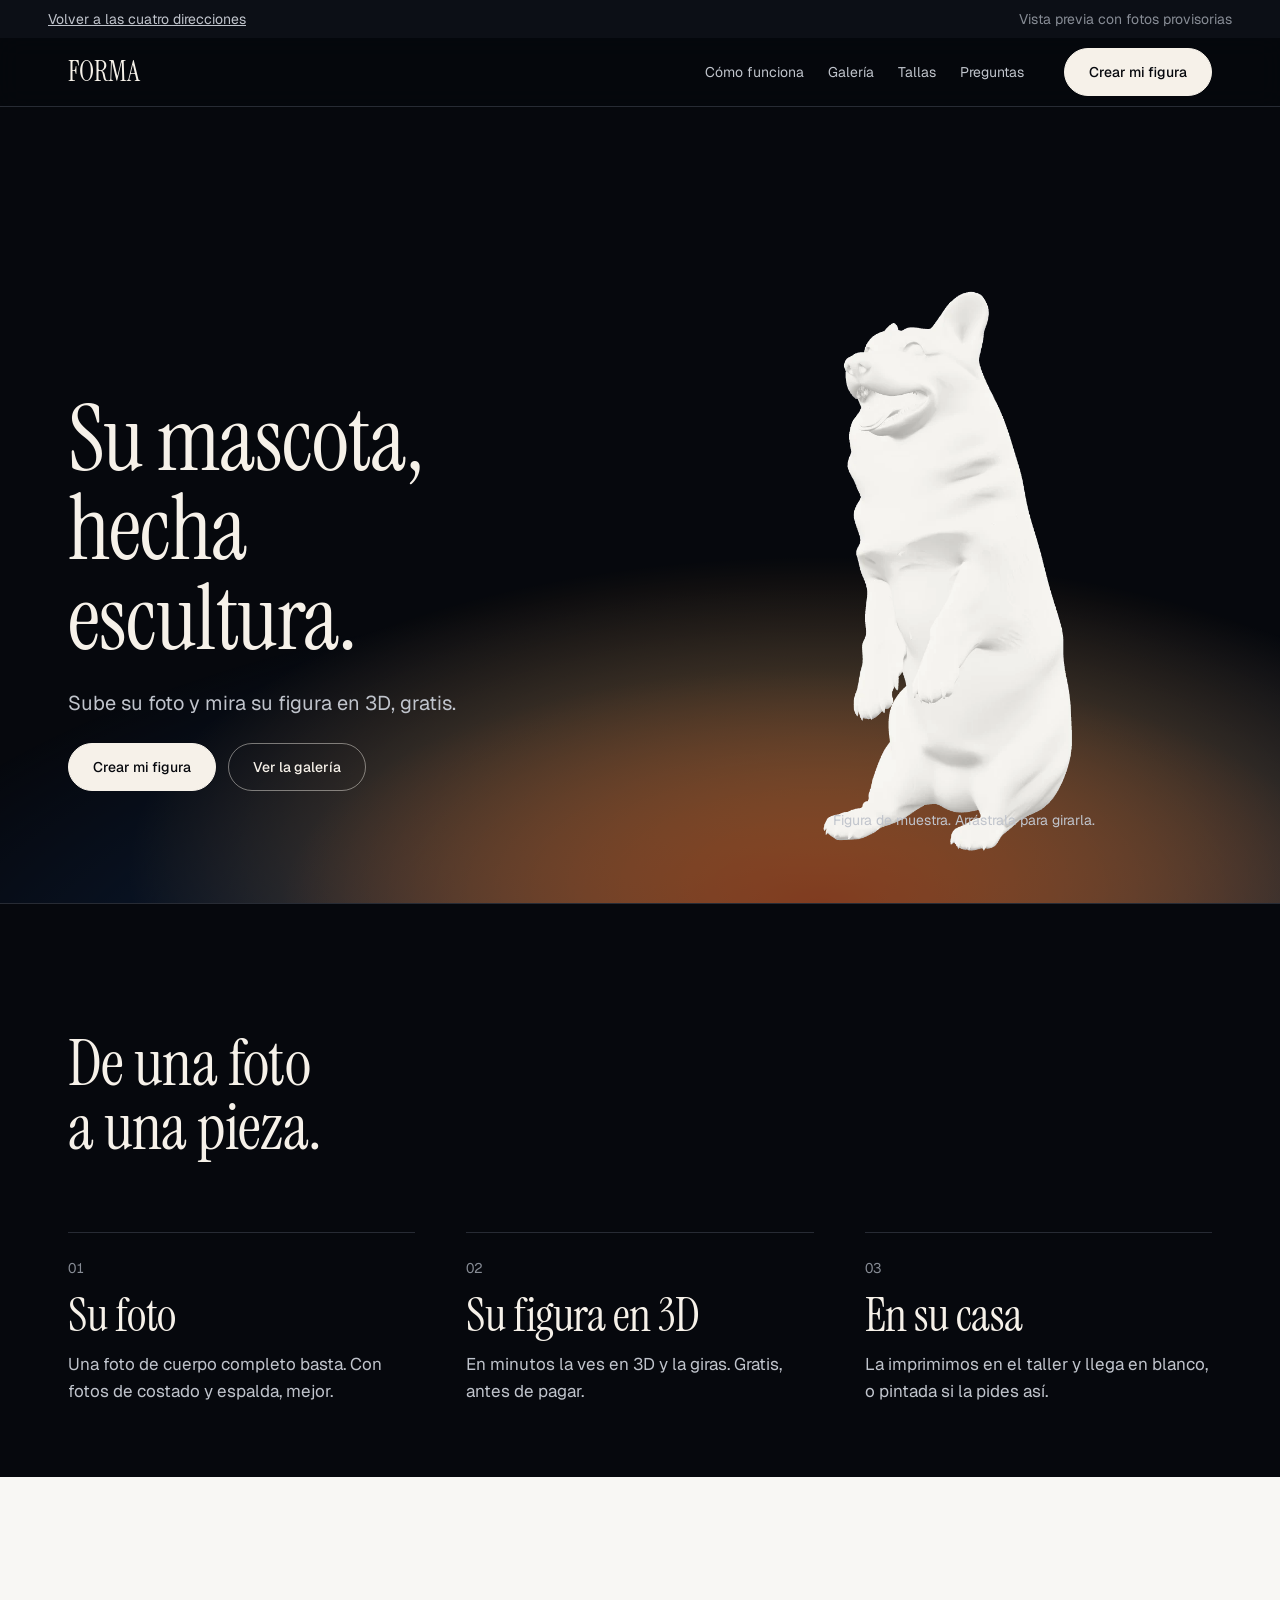
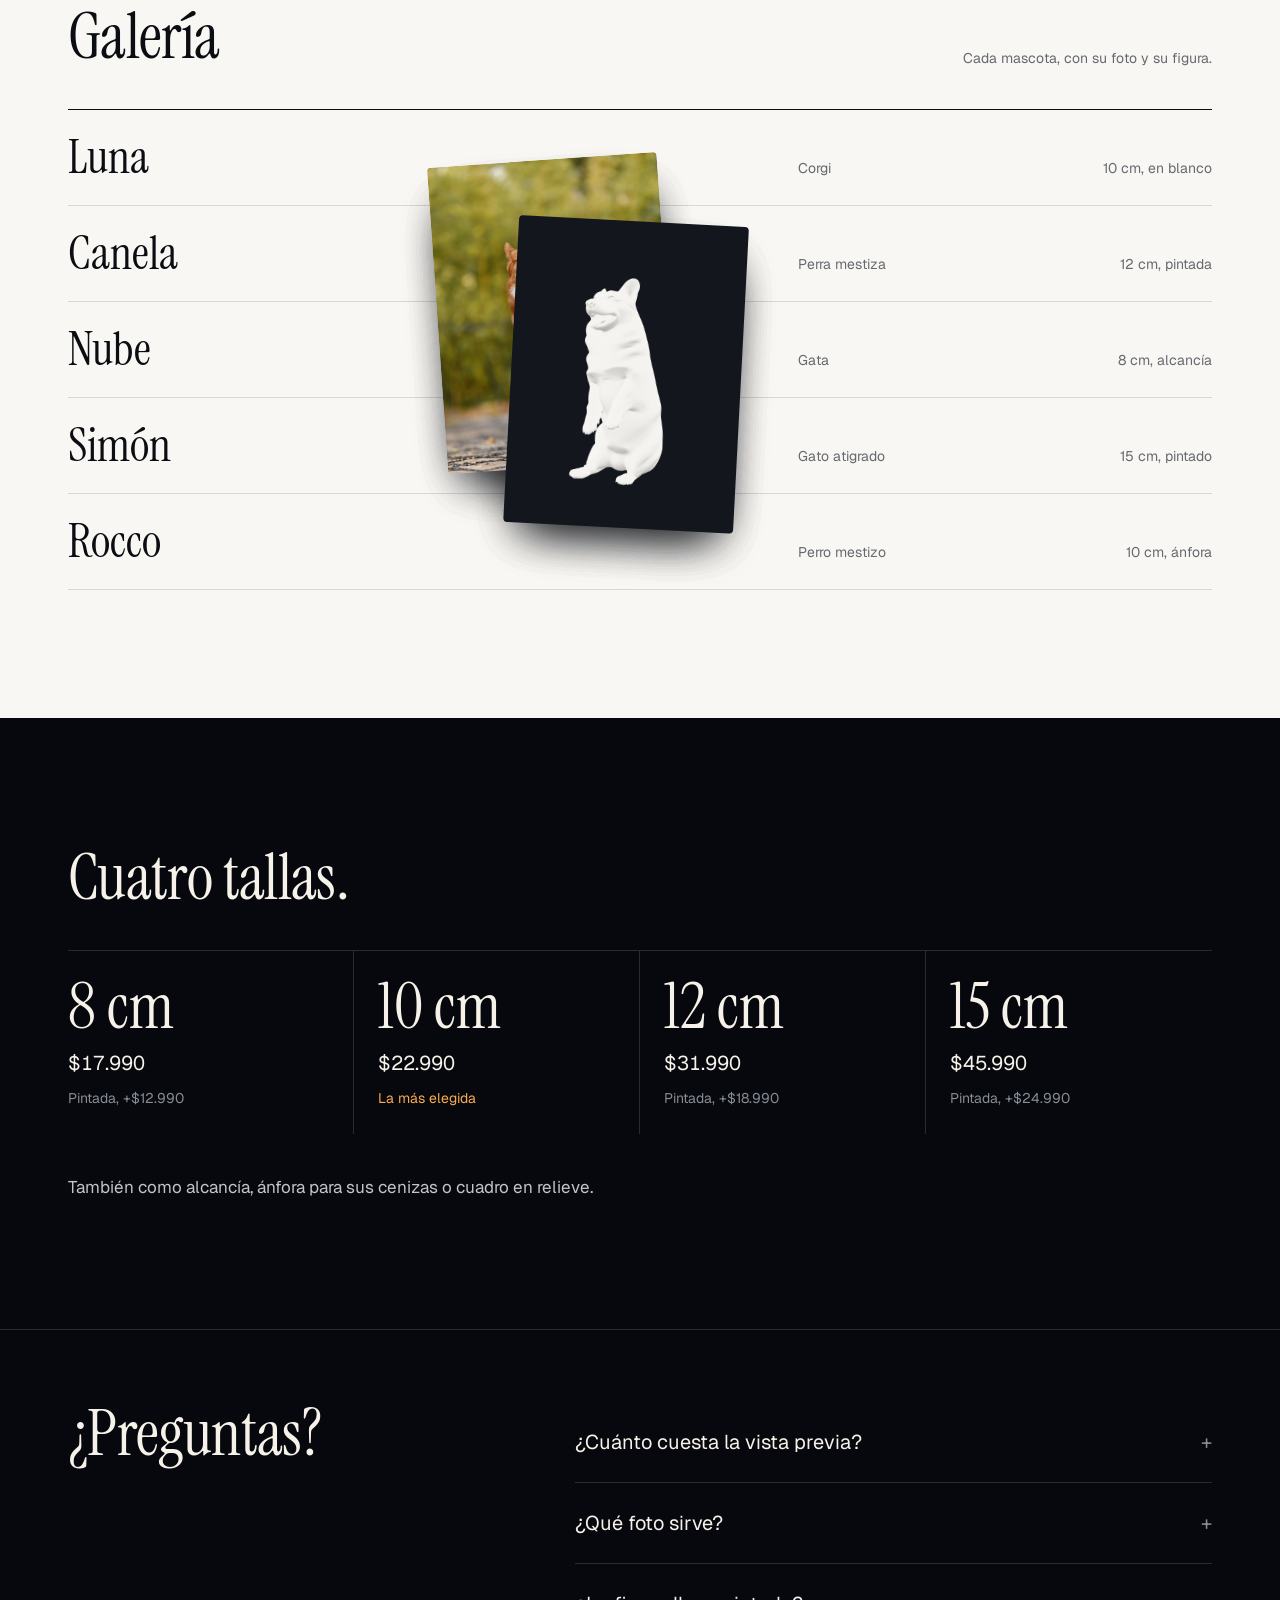
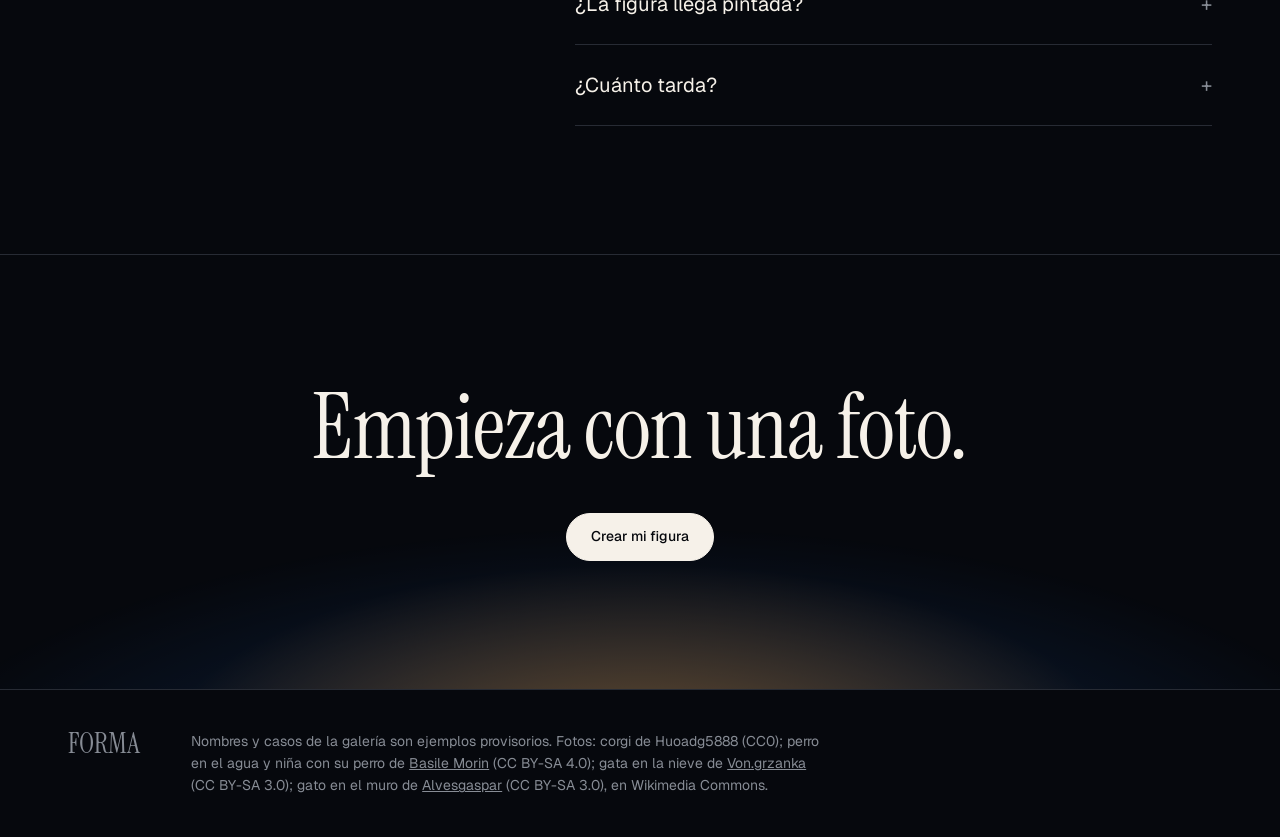
==== cinematografica.html @ 5bdbfd43 "Agrega la cuarta dirección, Cinematográfica, como página completa Portada de noche con luz de atarde" ====
<!doctype html>
<html lang="es">
<head>
  <meta charset="utf-8">
  <meta name="viewport" content="width=device-width, initial-scale=1">
  <title>Cinematográfica | FORMA</title>
  <meta name="robots" content="noindex">
  <meta name="description" content="Cuarta dirección visual de FORMA: una portada cinematográfica y una galería en lista, con fotos provisorias.">
  <link rel="preconnect" href="https://fonts.googleapis.com">
  <link rel="preconnect" href="https://fonts.gstatic.com" crossorigin>
  <link href="https://fonts.googleapis.com/css2?family=Instrument+Serif&family=Geist:wght@400;500&display=swap" rel="stylesheet">
  <link rel="stylesheet" href="cinematografica.css">
</head>
<body>
  <p class="preview-strip"><a href="index.html">Volver a las cuatro direcciones</a><span>Vista previa con fotos provisorias</span></p>

  <header class="nav">
    <div class="wrap nav-inner">
      <a class="wordmark" href="#inicio">FORMA</a>
      <nav class="nav-links" aria-label="Secciones">
        <a href="#como">Cómo funciona</a>
        <a href="#galeria">Galería</a>
        <a href="#tallas">Tallas</a>
        <a href="#preguntas">Preguntas</a>
      </nav>
      <a class="btn btn--primary" href="#inicio">Crear mi figura</a>
    </div>
  </header>

  <main>
    <!-- Portada: la figura iluminada como en un escenario al atardecer -->
    <section class="hero" id="inicio" aria-labelledby="hero-title">
      <div class="hero-light" aria-hidden="true"></div>
      <div class="wrap hero-inner">
        <div class="hero-copy">
          <h1 id="hero-title">Su mascota, hecha escultura.</h1>
          <p class="lead">Sube su foto y mira su figura en 3D, gratis.</p>
          <div class="actions">
            <a class="btn btn--primary" href="#inicio">Crear mi figura</a>
            <a class="btn btn--secondary" href="#galeria">Ver la galería</a>
          </div>
        </div>
        <figure class="hero-stage">
          <div class="hero-model" id="hero-model">
            <img src="assets/images/sample-figure.webp" width="900" height="1200" alt="Figura de muestra en blanco, de un corgi de pie">
          </div>
          <figcaption>Figura de muestra. Arrástrala para girarla.</figcaption>
        </figure>
      </div>
    </section>

    <!-- Cómo funciona, en tres pasos -->
    <section class="steps" id="como" aria-labelledby="como-title">
      <div class="wrap steps-inner">
        <h2 id="como-title">De una foto a una pieza.</h2>
        <ol class="step-list">
          <li><span class="step-num">01</span><h3>Su foto</h3><p>Una foto de cuerpo completo basta. Con fotos de costado y espalda, mejor.</p></li>
          <li><span class="step-num">02</span><h3>Su figura en 3D</h3><p>En minutos la ves en 3D y la giras. Gratis, antes de pagar.</p></li>
          <li><span class="step-num">03</span><h3>En su casa</h3><p>La imprimimos en el taller y llega en blanco, o pintada si la pides así.</p></li>
        </ol>
      </div>
    </section>

    <!-- Galería en lista: al pasar por un nombre aparecen su foto y su figura -->
    <section class="gallery" id="galeria" aria-labelledby="galeria-title">
      <div class="wrap">
        <div class="gallery-head">
          <h2 id="galeria-title">Galería</h2>
          <p>Cada mascota, con su foto y su figura.</p>
        </div>
        <ul class="gallery-list">
          <li class="case" tabindex="0">
            <span class="case-name">Luna</span><span class="case-kind">Corgi</span><span class="case-spec">10 cm, en blanco</span>
            <span class="stack" aria-hidden="true">
              <span class="stack-card stack-card--photo"><img src="assets/images/corgi-photo.jpg" width="1280" height="1917" alt="" loading="lazy"></span>
              <span class="stack-card stack-card--figure"><img src="assets/images/sample-figure.webp" width="900" height="1200" alt="" loading="lazy"></span>
            </span>
          </li>
          <li class="case" tabindex="0">
            <span class="case-name">Canela</span><span class="case-kind">Perra mestiza</span><span class="case-spec">12 cm, pintada</span>
            <span class="stack" aria-hidden="true">
              <span class="stack-card stack-card--photo"><img src="https://upload.wikimedia.org/wikipedia/commons/thumb/3/37/Liver_yellow_dog_in_the_water_looking_at_viewer_at_golden_hour_in_Don_Det_Laos.jpg/960px-Liver_yellow_dog_in_the_water_looking_at_viewer_at_golden_hour_in_Don_Det_Laos.jpg" width="960" height="720" alt="" loading="lazy" style="object-position: 60% 45%"></span>
              <span class="stack-card stack-card--figure"><img src="assets/images/sample-figure.webp" width="900" height="1200" alt="" loading="lazy"></span>
            </span>
          </li>
          <li class="case" tabindex="0">
            <span class="case-name">Nube</span><span class="case-kind">Gata</span><span class="case-spec">8 cm, alcancía</span>
            <span class="stack" aria-hidden="true">
              <span class="stack-card stack-card--photo"><img src="https://upload.wikimedia.org/wikipedia/commons/thumb/b/b6/Felis_catus-cat_on_snow.jpg/960px-Felis_catus-cat_on_snow.jpg" width="960" height="640" alt="" loading="lazy" style="object-position: 40% 50%"></span>
              <span class="stack-card stack-card--figure"><img src="assets/images/sample-figure.webp" width="900" height="1200" alt="" loading="lazy"></span>
            </span>
          </li>
          <li class="case" tabindex="0">
            <span class="case-name">Simón</span><span class="case-kind">Gato atigrado</span><span class="case-spec">15 cm, pintado</span>
            <span class="stack" aria-hidden="true">
              <span class="stack-card stack-card--photo"><img src="https://upload.wikimedia.org/wikipedia/commons/thumb/4/4d/Cat_November_2010-1a.jpg/960px-Cat_November_2010-1a.jpg" width="960" height="1282" alt="" loading="lazy"></span>
              <span class="stack-card stack-card--figure"><img src="assets/images/sample-figure.webp" width="900" height="1200" alt="" loading="lazy"></span>
            </span>
          </li>
          <li class="case" tabindex="0">
            <span class="case-name">Rocco</span><span class="case-kind">Perro mestizo</span><span class="case-spec">10 cm, ánfora</span>
            <span class="stack" aria-hidden="true">
              <span class="stack-card stack-card--photo"><img src="https://upload.wikimedia.org/wikipedia/commons/thumb/9/99/Human%E2%80%93canine_friendship_-_girl_hugging_her_dog_tightly_at_golden_hour_in_Laos.jpg/960px-Human%E2%80%93canine_friendship_-_girl_hugging_her_dog_tightly_at_golden_hour_in_Laos.jpg" width="960" height="1440" alt="" loading="lazy" style="object-position: 50% 40%"></span>
              <span class="stack-card stack-card--figure"><img src="assets/images/sample-figure.webp" width="900" height="1200" alt="" loading="lazy"></span>
            </span>
          </li>
        </ul>
      </div>
    </section>

    <!-- Tallas y formatos -->
    <section class="sizes" id="tallas" aria-labelledby="tallas-title">
      <div class="wrap">
        <h2 id="tallas-title">Cuatro tallas.</h2>
        <ul class="size-row">
          <li><span class="size-cm">8 cm</span><span class="size-price">$17.990</span><span class="size-note">Pintada, +$12.990</span></li>
          <li class="size--featured"><span class="size-cm">10 cm</span><span class="size-price">$22.990</span><span class="size-note">La más elegida</span></li>
          <li><span class="size-cm">12 cm</span><span class="size-price">$31.990</span><span class="size-note">Pintada, +$18.990</span></li>
          <li><span class="size-cm">15 cm</span><span class="size-price">$45.990</span><span class="size-note">Pintada, +$24.990</span></li>
        </ul>
        <p class="formats">También como alcancía, ánfora para sus cenizas o cuadro en relieve.</p>
      </div>
    </section>

    <!-- Preguntas -->
    <section class="faq" id="preguntas" aria-labelledby="preguntas-title">
      <div class="wrap faq-inner">
        <h2 id="preguntas-title">¿Preguntas?</h2>
        <div class="faq-list">
          <details><summary>¿Cuánto cuesta la vista previa?</summary><p>Nada. Solo pagas si decides pedir la figura.</p></details>
          <details><summary>¿Qué foto sirve?</summary><p>Una de cuerpo completo, con buena luz. Si suma costado y espalda, la figura sale más parecida.</p></details>
          <details><summary>¿La figura llega pintada?</summary><p>Llega en blanco. Si quieres, el taller la pinta a mano con los colores de su foto.</p></details>
          <details><summary>¿Cuánto tarda?</summary><p>Te confirmamos el plazo al escribirte, según la talla y el acabado.</p></details>
        </div>
      </div>
    </section>

    <!-- Cierre -->
    <section class="closing" aria-labelledby="cierre-title">
      <div class="closing-light" aria-hidden="true"></div>
      <div class="wrap closing-inner">
        <h2 id="cierre-title">Empieza con una foto.</h2>
        <a class="btn btn--primary" href="#inicio">Crear mi figura</a>
      </div>
    </section>
  </main>

  <footer class="footer">
    <div class="wrap footer-inner">
      <span class="wordmark">FORMA</span>
      <p>Nombres y casos de la galería son ejemplos provisorios. Fotos: corgi de Huoadg5888 (CC0); perro en el agua y niña con su perro de <a href="https://commons.wikimedia.org/wiki/File:Liver_yellow_dog_in_the_water_looking_at_viewer_at_golden_hour_in_Don_Det_Laos.jpg">Basile Morin</a> (CC BY-SA 4.0); gata en la nieve de <a href="https://commons.wikimedia.org/wiki/File:Felis_catus-cat_on_snow.jpg">Von.grzanka</a> (CC BY-SA 3.0); gato en el muro de <a href="https://commons.wikimedia.org/wiki/File:Cat_November_2010-1a.jpg">Alvesgaspar</a> (CC BY-SA 3.0), en Wikimedia Commons.</p>
    </div>
  </footer>

  <script type="module">
    // Vista 3D en la portada: reemplaza la imagen fija solo si el visor carga. Con "reducir movimiento" no gira sola.
    const slot = document.querySelector('#hero-model');
    const still = window.matchMedia('(prefers-reduced-motion: reduce)').matches;
    import('https://ajax.googleapis.com/ajax/libs/model-viewer/4.4.0/model-viewer.min.js').then(() => {
      const viewer = document.createElement('model-viewer');
      Object.entries({
        src: 'assets/models/sample-figure.glb',
        alt: 'Figura de muestra en 3D, en blanco',
        'camera-controls': '',
        'disable-zoom': '',
        'touch-action': 'pan-y',
        'interaction-prompt': 'none',
        'environment-image': 'neutral',
        exposure: '1.05',
        'shadow-intensity': '0',
        'field-of-view': '24deg',
        'camera-orbit': '25deg 80deg auto'
      }).forEach(([name, value]) => viewer.setAttribute(name, value));
      if (!still) {
        viewer.setAttribute('auto-rotate', '');
        viewer.setAttribute('rotation-per-second', '14deg');
      }
      viewer.className = 'is-loading';
      viewer.addEventListener('load', () => { slot.replaceChildren(viewer); viewer.className = ''; }, { once: true });
      slot.append(viewer);
    }).catch(() => {});
  </script>
</body>
</html>
---- cinematografica.css ----
/* Hallmark · direction: custom (from the client's references, Henry Labs for the page and Studio Seven for the gallery) · genre: editorial · job: buy, the action in the nav, the hero and the closing · shape: cinematic stage, then a light index gallery · signature: the white figure turning in 3D under a dusk light, and the gallery list where each name lifts its photo and its figure · material: real corgi photo (CC0), the sample figure render and GLB, catalogue prices; pictures: four library photos as stand-ins; absent: studio photos of printed figures, quotes, metrics · v2.0.0 */
/* Hallmark · pre-emit critique: P4 H5 E4 S4 R4 V4 · weakest: S, every gallery row shows the same sample figure until real prints are photographed */
/* Hallmark · answered F15 · one primary button (the warm white pill), one container, one column gap below the hero; the gallery is the one light band */

:root {
  /* Noche: casi negro azulado, tinta blanca cálida */
  --color-paper: oklch(13.5% 0.012 265); --color-paper-2: oklch(17% 0.014 265); --color-paper-3: oklch(22% 0.016 265);
  --color-ink: oklch(96% 0.012 80); --color-ink-2: oklch(82% 0.012 260); --color-muted: oklch(64% 0.014 260);
  --color-rule: oklch(29% 0.016 265);
  /* La luz del atardecer: solo para iluminar la figura, nunca para superficies ni texto */
  --color-dusk-blue: oklch(42% 0.13 258); --color-dusk-amber: oklch(80% 0.14 68); --color-dusk-ember: oklch(66% 0.17 42);
  /* El botón principal es la tinta: una píldora blanca cálida */
  --color-accent: oklch(96% 0.012 80); --color-accent-2: oklch(99% 0.006 80); --color-accent-ink: oklch(13.5% 0.012 265);
  --color-focus: oklch(80% 0.14 68);
  /* La banda clara de la galería */
  --color-light-paper: oklch(97.5% 0.004 90); --color-light-ink: oklch(16% 0.01 265); --color-light-muted: oklch(52% 0.01 265); --color-light-rule: oklch(88% 0.006 90);
  --color-stage: oklch(20% 0.014 265);

  --font-display: "Instrument Serif", Georgia, serif; --font-body: "Geist", ui-sans-serif, system-ui, sans-serif;
  --radius-card: 4px; --radius-pill: 999px; --rule-hair: 1px;
  --shadow-card: 0 24px 48px -20px color-mix(in oklab, var(--color-light-ink) 45%, transparent);

  --space-2xs: 4px; --space-xs: 8px; --space-sm: 12px; --space-md: 16px; --space-lg: 24px; --space-xl: 40px; --space-2xl: 72px; --space-3xl: 128px;
  --text-sm: 0.875rem; --text-md: 1.0625rem; --text-lg: 1.25rem; --text-xl: 1.75rem; --text-2xl: clamp(2rem, 1.5rem + 1.8vw, 3rem);
  --text-display: clamp(3rem, 1.6rem + 5vw, 6.2rem); --text-section: clamp(2.4rem, 1.6rem + 3vw, 4.2rem);
  --container: 1240px; --gutter: clamp(16px, 4vw, 48px); --gap-columns: clamp(24px, 4vw, 64px);
  --ease-out: cubic-bezier(0.22, 1, 0.36, 1); --dur-micro: 160ms; --dur-short: 260ms;
}

*, *::before, *::after { box-sizing: border-box; }
html, body { overflow-x: clip; }
html { scroll-behavior: smooth; scrollbar-color: var(--color-muted) var(--color-paper); }
body { margin: 0; background: var(--color-paper); color: var(--color-ink); font-family: var(--font-body); font-size: var(--text-md); line-height: 1.6; }
::selection { background: color-mix(in oklab, var(--color-dusk-amber) 40%, transparent); color: var(--color-ink); }
img { display: block; max-width: 100%; height: auto; }
h1, h2, h3 { margin: 0; font-family: var(--font-display); font-weight: 400; line-height: 1; letter-spacing: -0.01em; overflow-wrap: break-word; min-width: 0; text-wrap: balance; font-synthesis: none; }
p { margin: 0; }
ul, ol { margin: 0; padding: 0; list-style: none; }
figure { margin: 0; }
a { color: inherit; }
:focus-visible { outline: 2px solid var(--color-focus); outline-offset: 3px; }
.wrap { width: 100%; max-width: var(--container); margin-inline: auto; padding-inline: var(--gutter); }
.lead { font-size: var(--text-lg); color: var(--color-ink-2); max-width: 30ch; }
.actions { display: flex; flex-wrap: wrap; gap: var(--space-sm); }

/* Botones: una píldora blanca y una de contorno */
.btn {
  display: inline-flex; align-items: center; justify-content: center; min-height: 48px; padding: 0 var(--space-lg);
  border: var(--rule-hair) solid var(--color-accent); border-radius: var(--radius-pill); font-family: var(--font-body);
  font-size: var(--text-sm); font-weight: 500; text-decoration: none; cursor: pointer; white-space: nowrap;
  transition: background-color var(--dur-micro) var(--ease-out), color var(--dur-micro) var(--ease-out), border-color var(--dur-micro) var(--ease-out);
}
.btn--primary { background: var(--color-accent); color: var(--color-accent-ink); }
.btn--primary:hover { background: var(--color-accent-2); border-color: var(--color-accent-2); }
.btn--secondary { background: transparent; color: var(--color-ink); border-color: color-mix(in oklab, var(--color-ink) 45%, transparent); }
.btn--secondary:hover { border-color: var(--color-ink); background: color-mix(in oklab, var(--color-ink) 8%, transparent); }
.btn:active { transform: translateY(1px); }

/* Franja de la vista previa (no es parte del diseño) */
.preview-strip { display: flex; justify-content: space-between; gap: var(--space-md); flex-wrap: wrap; padding: var(--space-xs) var(--gutter); font-size: var(--text-sm); color: var(--color-muted); background: var(--color-paper-2); }
.preview-strip a { color: var(--color-ink-2); }

/* Navegación */
.nav { position: sticky; top: 0; z-index: 10; background: color-mix(in oklab, var(--color-paper) 82%, transparent); backdrop-filter: blur(12px); border-bottom: var(--rule-hair) solid var(--color-rule); }
.nav-inner { display: flex; align-items: center; gap: var(--space-xl); min-height: 68px; }
.wordmark { font-family: var(--font-display); font-size: var(--text-xl); line-height: 1; text-decoration: none; }
.nav-links { display: flex; gap: var(--space-lg); margin-left: auto; font-size: var(--text-sm); }
.nav-links a { color: var(--color-ink-2); text-decoration: none; transition: color var(--dur-micro) var(--ease-out); }
.nav-links a:hover { color: var(--color-ink); }

/* Portada: la luz del atardecer sube desde abajo y la figura queda al centro del escenario */
.hero { position: relative; isolation: isolate; overflow: hidden; }
.hero-light {
  position: absolute; inset: 0; z-index: -1;
  background:
    radial-gradient(60% 42% at 64% 100%, var(--color-dusk-ember), transparent 70%),
    radial-gradient(75% 55% at 64% 96%, var(--color-dusk-amber), transparent 72%),
    radial-gradient(110% 80% at 64% 120%, var(--color-dusk-blue), transparent 75%);
  opacity: 0.55;
}
.hero-inner { display: grid; grid-template-columns: minmax(0, 6fr) minmax(0, 5fr); gap: var(--gap-columns); align-items: end; min-height: min(calc(100svh - 104px), 820px); padding-block: var(--space-2xl); }
.hero-copy { display: grid; gap: var(--space-lg); align-self: end; padding-bottom: var(--space-xl); }
.hero h1 { font-size: var(--text-display); max-width: 9ch; }
.hero-stage { display: grid; gap: var(--space-sm); justify-items: center; align-self: stretch; align-content: end; }
.hero-model { width: 100%; height: min(64svh, 600px); display: grid; place-items: end center; }
.hero-model img { height: 100%; width: auto; }
.hero-model model-viewer { width: 100%; height: 100%; --poster-color: transparent; background: transparent; }
.hero-model model-viewer.is-loading { position: absolute; opacity: 0; pointer-events: none; }
.hero-stage figcaption { font-size: var(--text-sm); color: var(--color-ink-2); }

/* Cómo funciona */
.steps { padding-block: var(--space-3xl) var(--space-2xl); border-top: var(--rule-hair) solid var(--color-rule); }
.steps-inner { display: grid; gap: var(--space-2xl); }
.steps h2 { font-size: var(--text-section); max-width: 12ch; }
.step-list { display: grid; grid-template-columns: repeat(3, minmax(0, 1fr)); gap: var(--gap-columns); }
.step-list li { display: grid; gap: var(--space-sm); align-content: start; padding-top: var(--space-lg); border-top: var(--rule-hair) solid var(--color-rule); }
.step-num { font-size: var(--text-sm); color: var(--color-muted); font-variant-numeric: tabular-nums; }
.step-list h3 { font-size: var(--text-2xl); }
.step-list p { color: var(--color-ink-2); max-width: 32ch; }

/* Galería en lista, en la banda clara: el nombre levanta su foto y su figura */
.gallery { background: var(--color-light-paper); color: var(--color-light-ink); padding-block: var(--space-3xl); }
.gallery-head { display: flex; justify-content: space-between; align-items: end; gap: var(--space-lg); flex-wrap: wrap; padding-bottom: var(--space-xl); }
.gallery h2 { font-size: var(--text-section); color: var(--color-light-ink); }
.gallery-head p { font-size: var(--text-sm); color: var(--color-light-muted); }
.gallery-list { position: relative; border-top: var(--rule-hair) solid var(--color-light-ink); }
.case {
  display: grid; grid-template-columns: minmax(0, 3fr) minmax(0, 4fr) minmax(0, 2fr) minmax(0, 2fr); gap: var(--space-lg); align-items: baseline;
  padding-block: var(--space-lg); border-bottom: var(--rule-hair) solid var(--color-light-rule); cursor: default; outline-offset: -2px;
  transition: color var(--dur-micro) var(--ease-out);
}
.case-name { font-family: var(--font-display); font-size: var(--text-2xl); line-height: 1; }
.case-name { grid-column: 1; }
.case-kind { grid-column: 3; }
.case-spec { grid-column: 4; }
.case-kind, .case-spec { font-size: var(--text-sm); color: var(--color-light-muted); }
.case-spec { text-align: right; }
.gallery-list:has(.case:hover, .case:focus-visible) .case:not(:hover):not(:focus-visible) { color: var(--color-light-rule); }
.gallery-list:has(.case:hover, .case:focus-visible) .case:not(:hover):not(:focus-visible) .case-kind,
.gallery-list:has(.case:hover, .case:focus-visible) .case:not(:hover):not(:focus-visible) .case-spec { color: var(--color-light-rule); }

/* La pila: la foto detrás, la figura delante, en el centro libre de la lista. Todas están en el mismo lugar y
   siempre visibles; la primera queda arriba al llegar, y la del nombre que se señala pasa al frente. */
.stack { position: absolute; left: 46%; top: 50%; width: clamp(180px, 18vw, 240px); aspect-ratio: 3 / 4; pointer-events: none; transform: translate(-50%, -50%) scale(0.97); transition: transform var(--dur-short) var(--ease-out); z-index: 1; }
.case:first-child .stack { z-index: 2; }
.gallery-list:has(.case:hover, .case:focus-visible) .case:first-child .stack { z-index: 1; }
.case:hover .stack, .case:focus-visible .stack, .case:first-child .stack { transform: translate(-50%, -50%) scale(1); }
.gallery-list .case:hover .stack, .gallery-list .case:focus-visible .stack { z-index: 3; }
.stack-card { position: absolute; inset: 0; overflow: hidden; border-radius: var(--radius-card); box-shadow: var(--shadow-card); }
.stack-card img { width: 100%; height: 100%; object-fit: cover; }
.stack-card--photo { transform: translate(-18%, -12%) rotate(-4deg); }
.stack-card--figure { background: var(--color-stage); color: var(--color-ink); transform: translate(14%, 8%) rotate(3deg); }
.stack-card--figure img { object-fit: contain; padding: 10%; }

/* Tallas */
.sizes { padding-block: var(--space-3xl); }
.sizes h2 { font-size: var(--text-section); padding-bottom: var(--space-xl); }
.size-row { display: grid; grid-template-columns: repeat(4, minmax(0, 1fr)); border-top: var(--rule-hair) solid var(--color-rule); }
.size-row li { display: grid; gap: var(--space-xs); padding: var(--space-lg) var(--space-lg) var(--space-lg) 0; border-right: var(--rule-hair) solid var(--color-rule); }
.size-row li + li { padding-left: var(--space-lg); }
.size-row li:last-child { border-right: 0; }
.size-cm { font-family: var(--font-display); font-size: var(--text-section); line-height: 1; }
.size-price { font-size: var(--text-lg); font-variant-numeric: tabular-nums; }
.size-note { font-size: var(--text-sm); color: var(--color-muted); }
.size--featured .size-note { color: var(--color-dusk-amber); }
.formats { padding-top: var(--space-xl); color: var(--color-ink-2); max-width: 52ch; }

/* Preguntas: título a la izquierda, lista a la derecha */
.faq { padding-block: var(--space-2xl) var(--space-3xl); border-top: var(--rule-hair) solid var(--color-rule); }
.faq-inner { display: grid; grid-template-columns: minmax(0, 5fr) minmax(0, 7fr); gap: var(--gap-columns); }
.faq h2 { font-size: var(--text-section); }
.faq-list details { border-bottom: var(--rule-hair) solid var(--color-rule); }
.faq-list summary { display: flex; justify-content: space-between; gap: var(--space-md); padding-block: var(--space-lg); cursor: pointer; list-style: none; font-size: var(--text-lg); }
.faq-list summary::-webkit-details-marker { display: none; }
.faq-list summary::after { content: "+"; color: var(--color-muted); transition: transform var(--dur-micro) var(--ease-out); }
.faq-list details[open] summary::after { transform: rotate(45deg); }
.faq-list summary:hover { color: var(--color-ink); }
.faq-list details p { padding-bottom: var(--space-lg); color: var(--color-ink-2); max-width: 52ch; }

/* Cierre: la misma luz, más baja */
.closing { position: relative; isolation: isolate; overflow: hidden; padding-block: var(--space-3xl); border-top: var(--rule-hair) solid var(--color-rule); }
.closing-light { position: absolute; inset: 0; z-index: -1; background: radial-gradient(55% 70% at 50% 120%, var(--color-dusk-amber), transparent 70%), radial-gradient(80% 90% at 50% 130%, var(--color-dusk-blue), transparent 75%); opacity: 0.45; }
.closing-inner { display: grid; justify-items: center; gap: var(--space-xl); text-align: center; }
.closing h2 { font-size: var(--text-display); }

/* Pie */
.footer { padding-block: var(--space-xl); border-top: var(--rule-hair) solid var(--color-rule); }
.footer-inner { display: grid; grid-template-columns: auto minmax(0, 1fr); gap: var(--gap-columns); align-items: start; font-size: var(--text-sm); color: var(--color-muted); }
.footer-inner p { max-width: 70ch; }

/* Pantallas sin mouse (celular, tableta): la pila se muestra junto a cada nombre, sin esperar el puntero */
@media (hover: none), (max-width: 760px) {
  .case { grid-template-columns: minmax(0, 1fr) auto; row-gap: var(--space-xs); }
  .case-name { grid-column: 1; }
  .case-kind { grid-column: 1; }
  .case-spec { grid-column: 2; grid-row: 1; }
  .stack, .case:hover .stack, .case:focus-visible .stack, .case:first-child .stack { position: relative; left: auto; top: auto; z-index: auto; grid-column: 1 / -1; width: 100%; max-width: 360px; aspect-ratio: auto; height: 220px; transform: none; display: grid; grid-template-columns: repeat(2, minmax(0, 1fr)); gap: var(--space-sm); margin-top: var(--space-sm); }
  .stack-card { position: relative; inset: auto; transform: none; box-shadow: none; }
  .stack-card--photo, .stack-card--figure { transform: none; }
  .gallery-list:has(.case:hover, .case:focus-visible) .case:not(:hover):not(:focus-visible) { color: inherit; }
  .gallery-list:has(.case:hover, .case:focus-visible) .case:not(:hover):not(:focus-visible) .case-kind,
  .gallery-list:has(.case:hover, .case:focus-visible) .case:not(:hover):not(:focus-visible) .case-spec { color: var(--color-light-muted); }
}
@media (max-width: 760px) {
  .nav-links { display: none; }
  .nav-inner { justify-content: space-between; }
  .hero-inner { grid-template-columns: minmax(0, 1fr); min-height: 0; padding-block: var(--space-xl); }
  .hero-model { height: 46svh; }
  .hero-copy { padding-bottom: 0; }
  .step-list, .faq-inner, .footer-inner { grid-template-columns: minmax(0, 1fr); }
  .size-row { grid-template-columns: repeat(2, minmax(0, 1fr)); }
  .size-row li { border-right: 0; border-bottom: var(--rule-hair) solid var(--color-rule); }
  .size-row li + li { padding-left: 0; }
  .size-row li:nth-child(even) { padding-left: var(--space-lg); border-left: var(--rule-hair) solid var(--color-rule); }
}

@media (prefers-reduced-motion: reduce) {
  html { scroll-behavior: auto; }
  .btn, .nav-links a, .case, .stack, .faq-list summary::after { transition: none; }
  .stack, .case:hover .stack, .case:first-child .stack { transform: translate(-50%, -50%); }
  .btn:active { transform: none; }
}
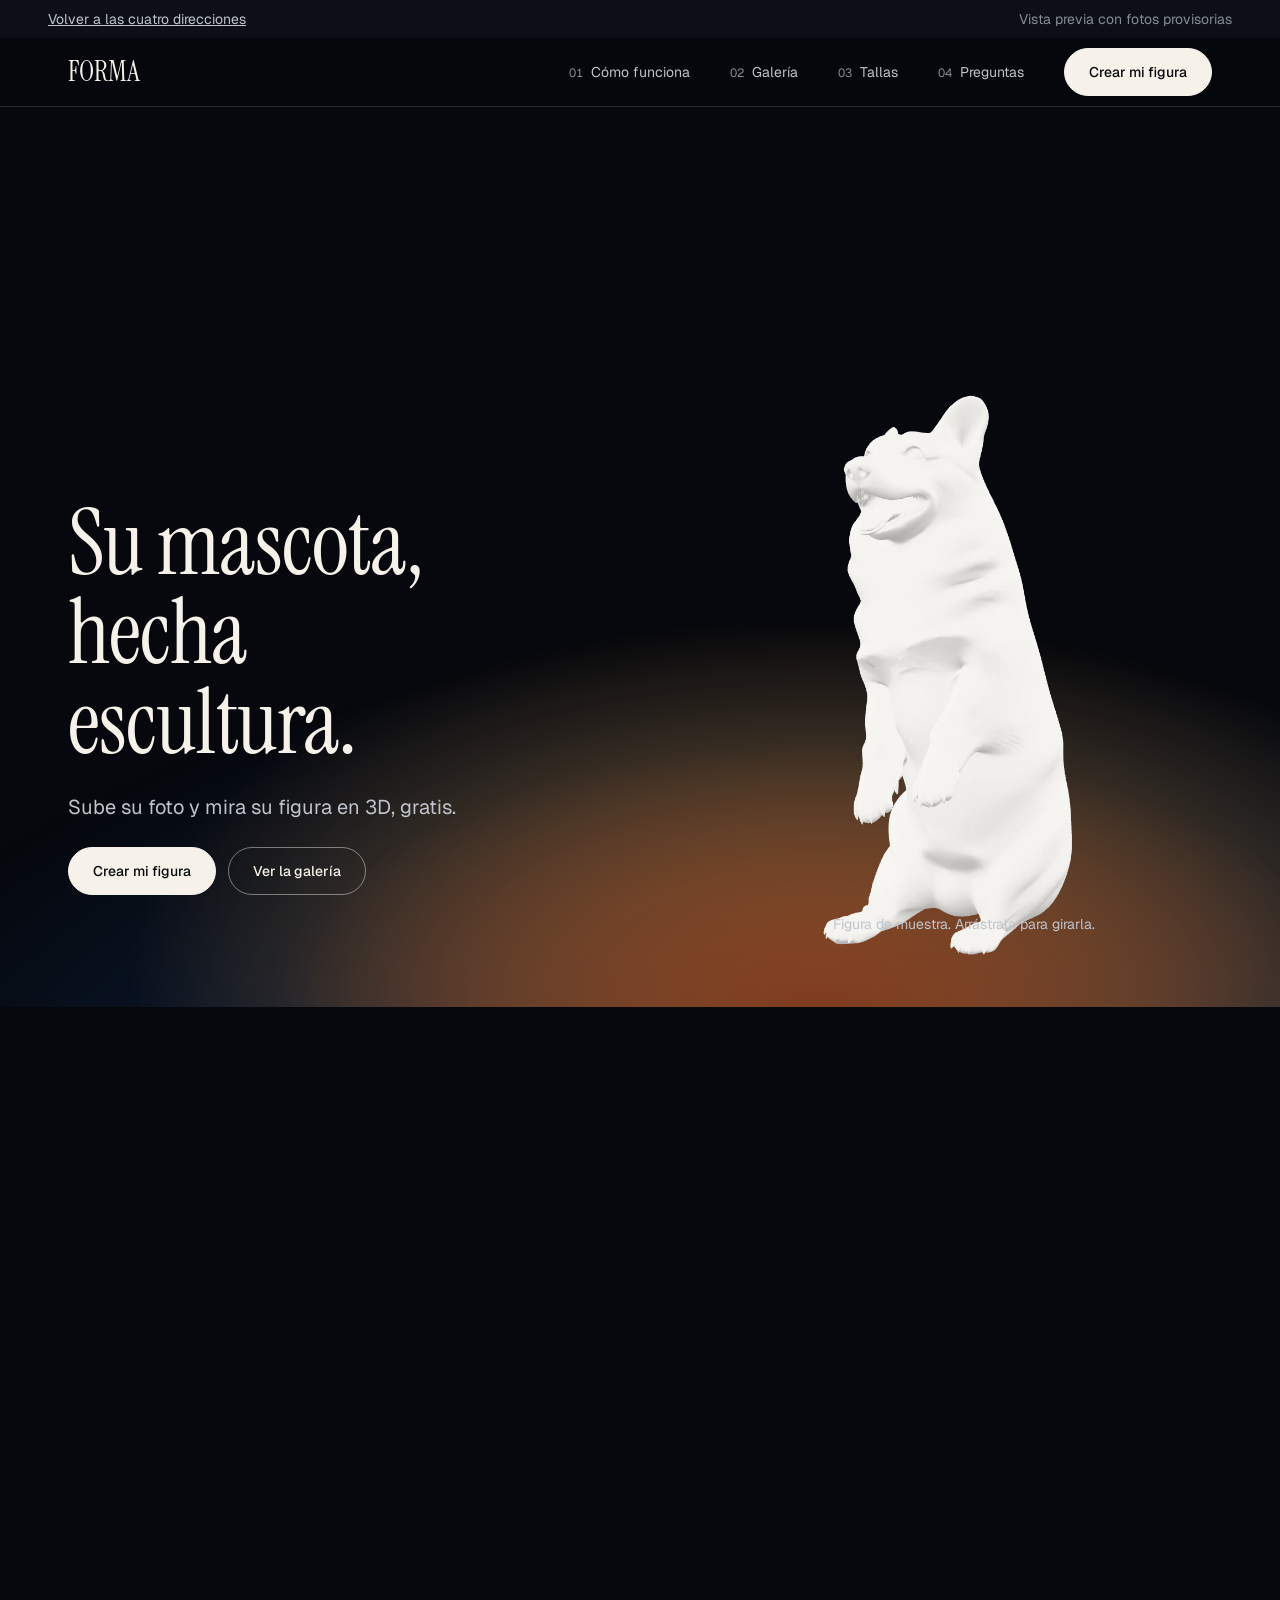
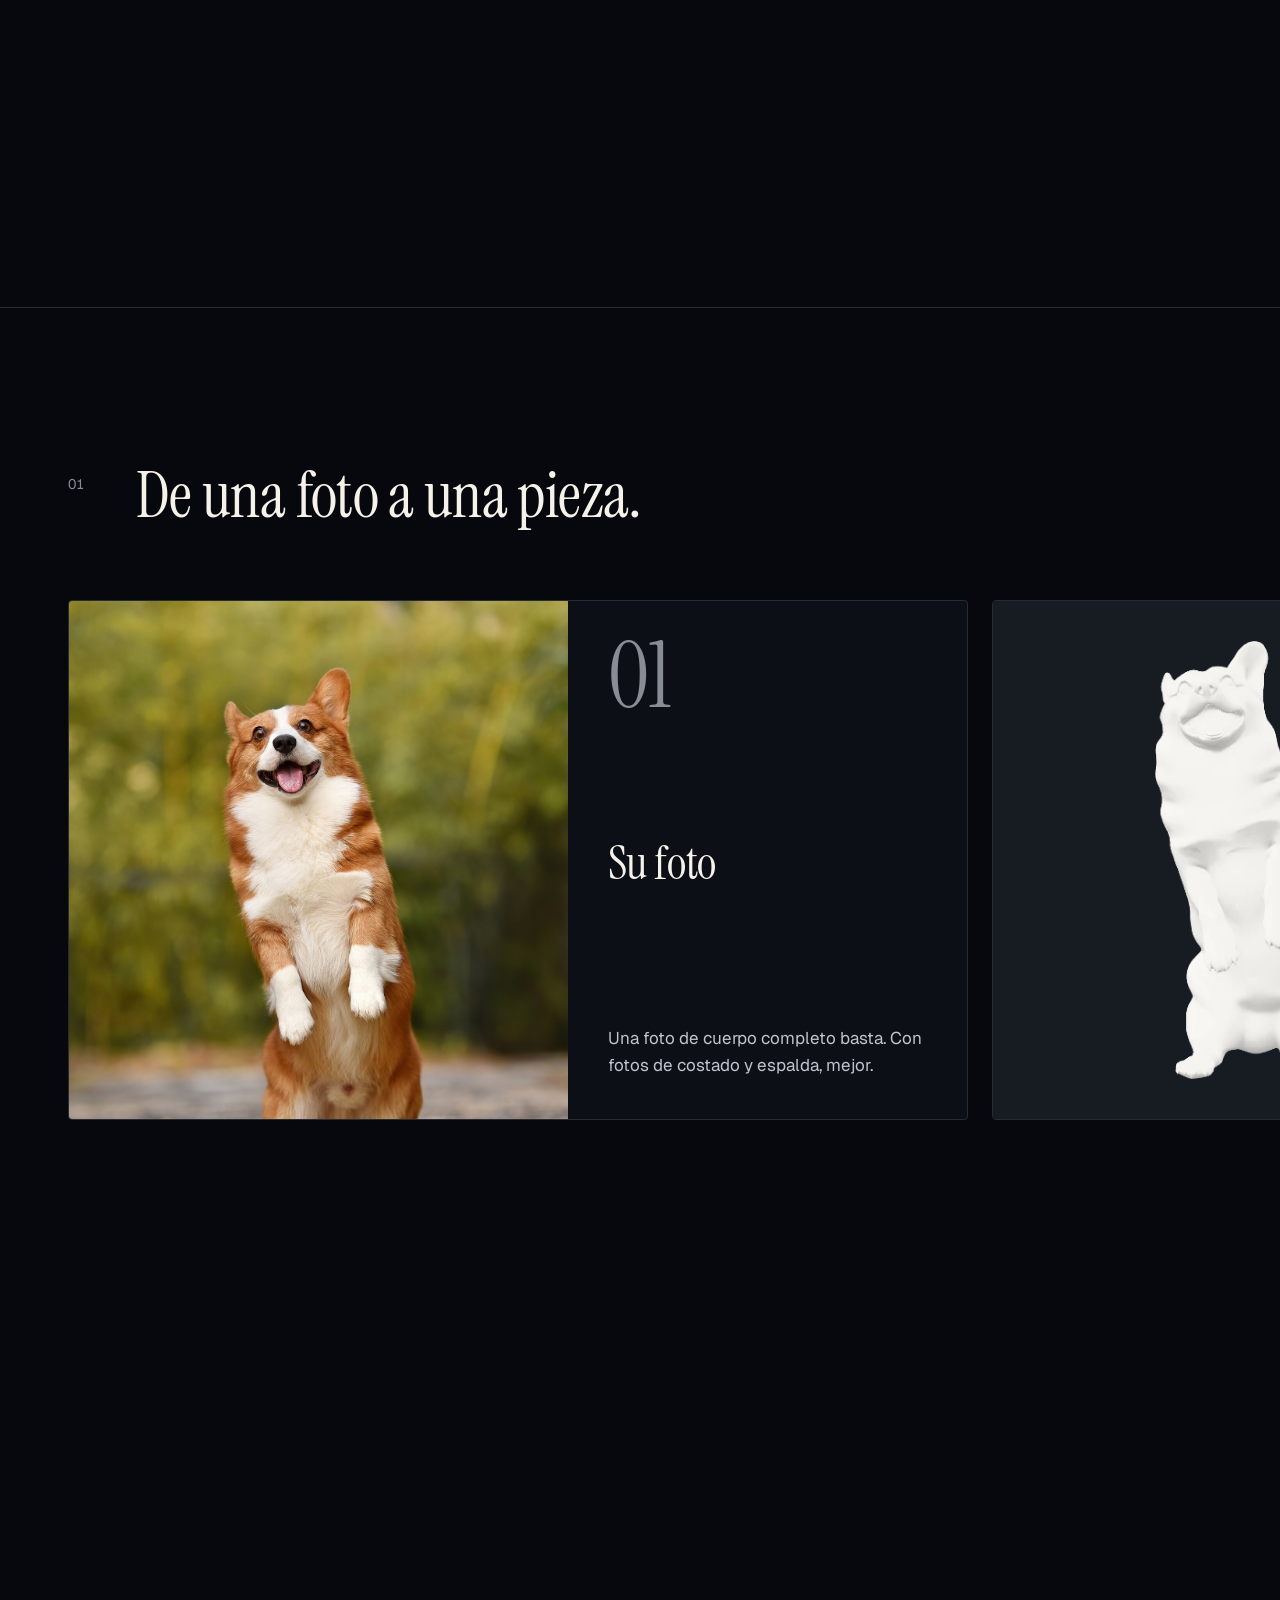
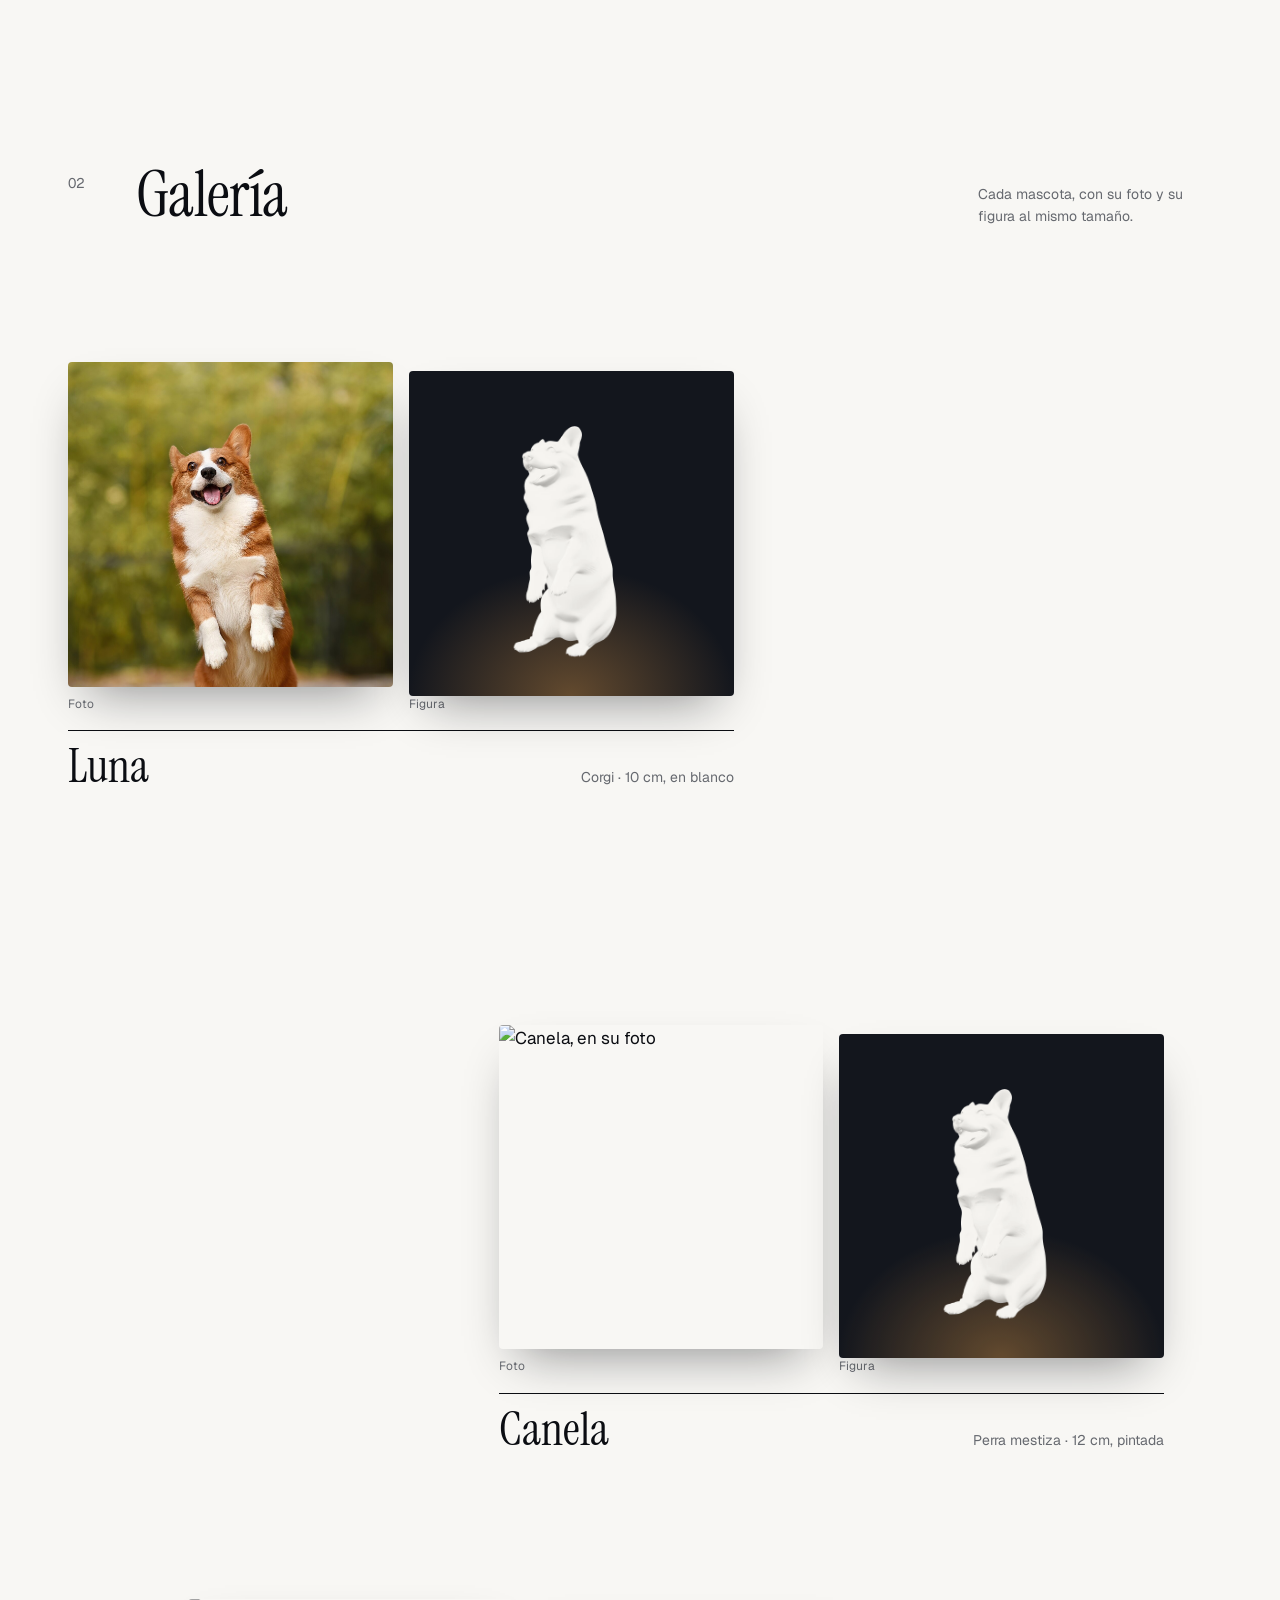
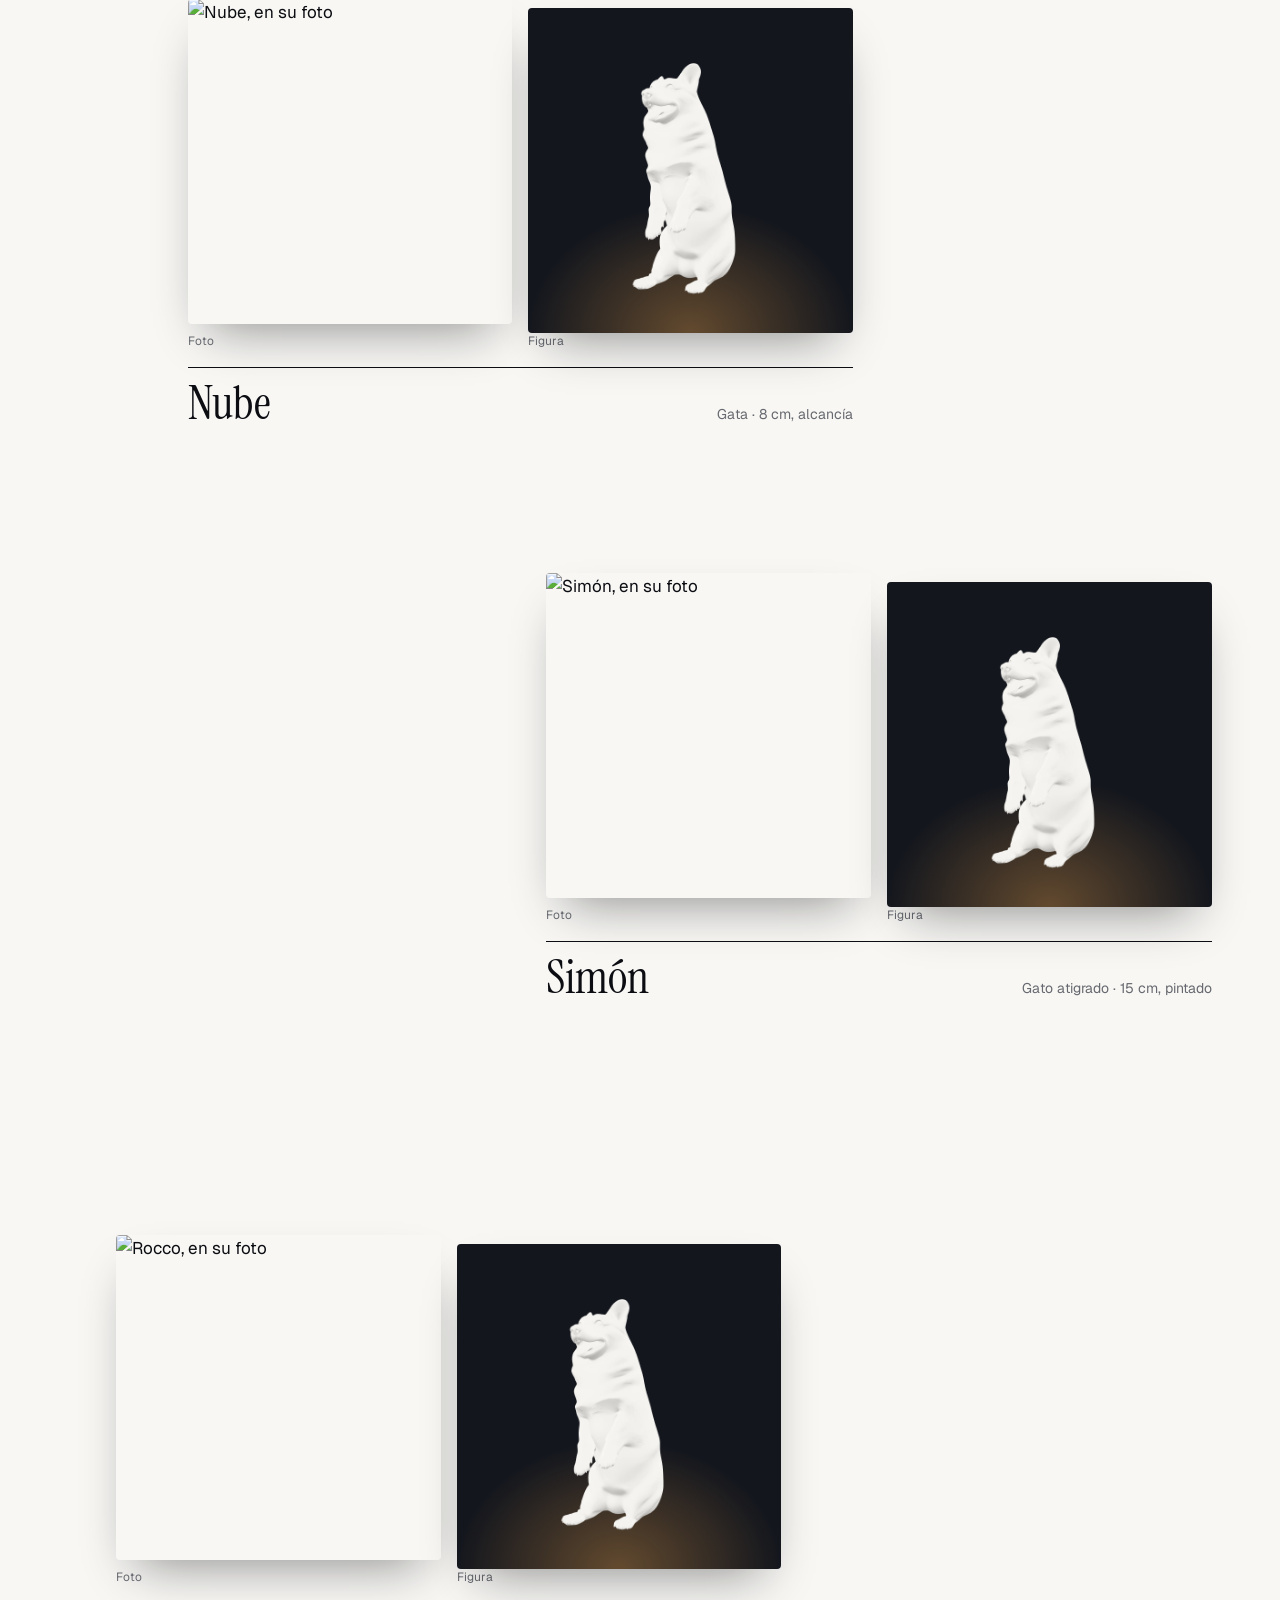
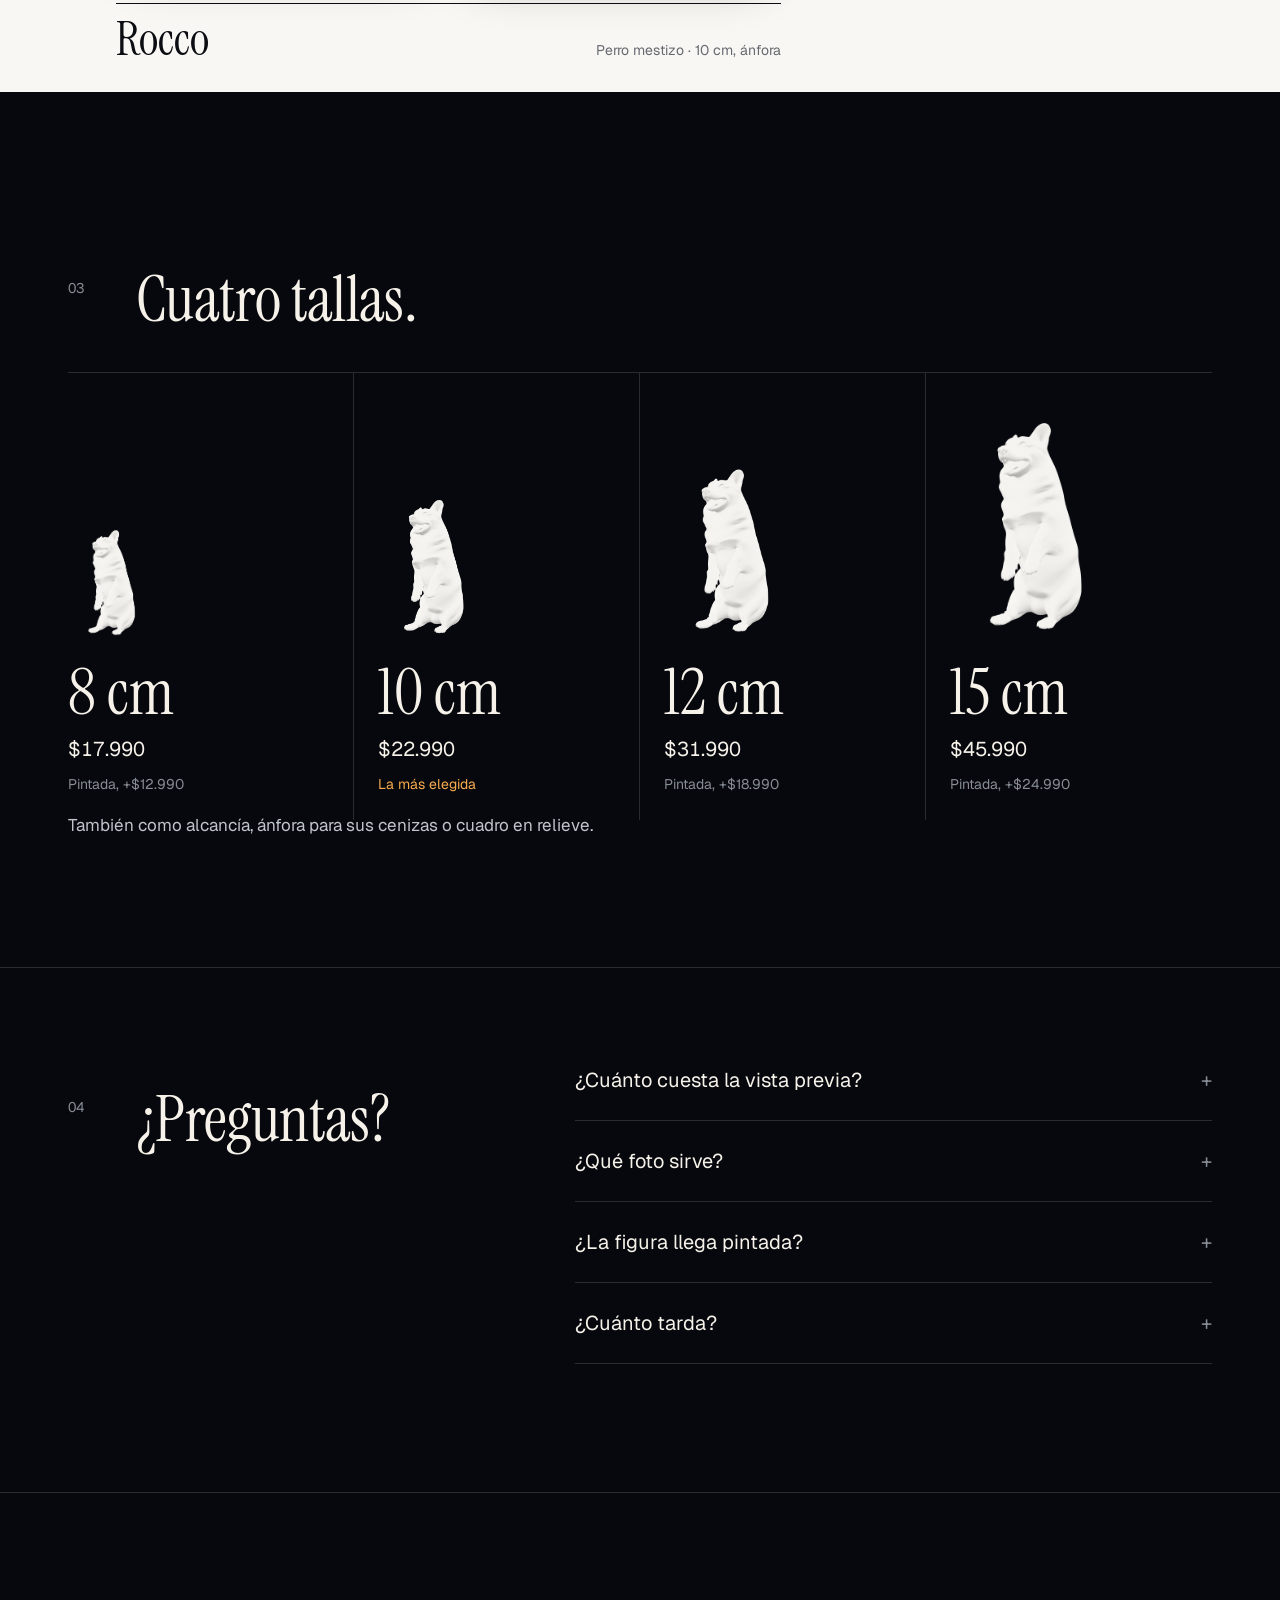
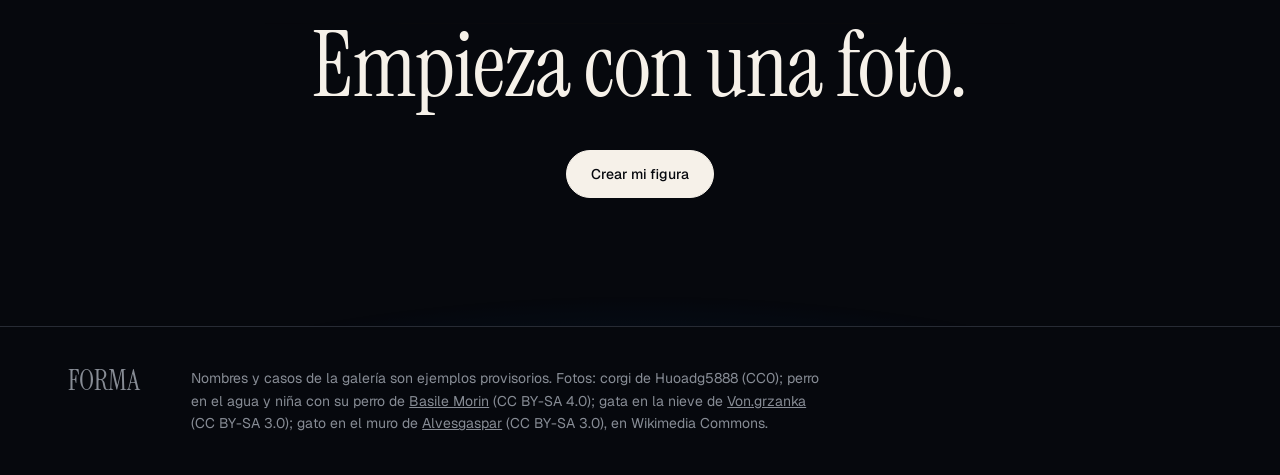
==== commit 65460dfc: "Lleva la dirección Cinematográfica más lejos: escenas con scroll y galería 1:1 - Portada fija: al ba" ====
--- a/cinematografica.html
+++ b/cinematografica.html
@@ -5,7 +5,7 @@
   <meta name="viewport" content="width=device-width, initial-scale=1">
   <title>Cinematográfica | FORMA</title>
   <meta name="robots" content="noindex">
-  <meta name="description" content="Cuarta dirección visual de FORMA: una portada cinematográfica y una galería en lista, con fotos provisorias.">
+  <meta name="description" content="Cuarta dirección visual de FORMA: escenas que se mueven con el scroll y una galería con cada foto junto a su figura, con fotos provisorias.">
   <link rel="preconnect" href="https://fonts.googleapis.com">
   <link rel="preconnect" href="https://fonts.gstatic.com" crossorigin>
   <link href="https://fonts.googleapis.com/css2?family=Instrument+Serif&family=Geist:wght@400;500&display=swap" rel="stylesheet">
@@ -18,105 +18,125 @@
     <div class="wrap nav-inner">
       <a class="wordmark" href="#inicio">FORMA</a>
       <nav class="nav-links" aria-label="Secciones">
-        <a href="#como">Cómo funciona</a>
-        <a href="#galeria">Galería</a>
-        <a href="#tallas">Tallas</a>
-        <a href="#preguntas">Preguntas</a>
+        <a href="#como"><span class="nav-num">01</span>Cómo funciona</a>
+        <a href="#galeria"><span class="nav-num">02</span>Galería</a>
+        <a href="#tallas"><span class="nav-num">03</span>Tallas</a>
+        <a href="#preguntas"><span class="nav-num">04</span>Preguntas</a>
       </nav>
       <a class="btn btn--primary" href="#inicio">Crear mi figura</a>
     </div>
+    <span class="nav-progress" aria-hidden="true"></span>
   </header>
 
   <main>
-    <!-- Portada: la figura iluminada como en un escenario al atardecer -->
-    <section class="hero" id="inicio" aria-labelledby="hero-title">
-      <div class="hero-light" aria-hidden="true"></div>
-      <div class="wrap hero-inner">
-        <div class="hero-copy">
-          <h1 id="hero-title">Su mascota, hecha escultura.</h1>
-          <p class="lead">Sube su foto y mira su figura en 3D, gratis.</p>
-          <div class="actions">
-            <a class="btn btn--primary" href="#inicio">Crear mi figura</a>
-            <a class="btn btn--secondary" href="#galeria">Ver la galería</a>
+    <!-- Portada en escena: al bajar, el texto se va, la figura pasa al centro y la luz sube -->
+    <section class="hero" id="inicio" aria-labelledby="hero-title" data-pin>
+      <div class="hero-sticky">
+        <div class="hero-light" aria-hidden="true"></div>
+        <div class="wrap hero-inner">
+          <div class="hero-copy">
+            <h1 id="hero-title">Su mascota, hecha escultura.</h1>
+            <p class="lead">Sube su foto y mira su figura en 3D, gratis.</p>
+            <div class="actions">
+              <a class="btn btn--primary" href="#inicio">Crear mi figura</a>
+              <a class="btn btn--secondary" href="#galeria">Ver la galería</a>
+            </div>
           </div>
-        </div>
-        <figure class="hero-stage">
-          <div class="hero-model" id="hero-model">
-            <img src="assets/images/sample-figure.webp" width="900" height="1200" alt="Figura de muestra en blanco, de un corgi de pie">
-          </div>
-          <figcaption>Figura de muestra. Arrástrala para girarla.</figcaption>
-        </figure>
-      </div>
-    </section>
-
-    <!-- Cómo funciona, en tres pasos -->
-    <section class="steps" id="como" aria-labelledby="como-title">
-      <div class="wrap steps-inner">
-        <h2 id="como-title">De una foto a una pieza.</h2>
-        <ol class="step-list">
-          <li><span class="step-num">01</span><h3>Su foto</h3><p>Una foto de cuerpo completo basta. Con fotos de costado y espalda, mejor.</p></li>
-          <li><span class="step-num">02</span><h3>Su figura en 3D</h3><p>En minutos la ves en 3D y la giras. Gratis, antes de pagar.</p></li>
-          <li><span class="step-num">03</span><h3>En su casa</h3><p>La imprimimos en el taller y llega en blanco, o pintada si la pides así.</p></li>
+          <figure class="hero-stage">
+            <div class="hero-model" id="hero-model">
+              <img src="assets/images/sample-figure.webp" width="900" height="1200" alt="Figura de muestra en blanco, de un corgi de pie">
+            </div>
+            <figcaption>Figura de muestra. Arrástrala para girarla.</figcaption>
+          </figure>
+        </div>
+        <p class="hero-after">Cada figura parte de una foto real.</p>
+      </div>
+    </section>
+
+    <!-- Cómo funciona: tres escenas que pasan de lado mientras se baja -->
+    <section class="steps" id="como" aria-labelledby="como-title" data-pin>
+      <div class="steps-sticky">
+        <div class="wrap section-head">
+          <span class="section-num">01</span>
+          <h2 id="como-title">De una foto a una pieza.</h2>
+        </div>
+        <ol class="step-track">
+          <li class="step-card">
+            <div class="step-media"><img src="assets/images/corgi-photo.jpg" width="1280" height="1917" alt="Foto de un corgi de pie en el pasto" loading="lazy"></div>
+            <div class="step-text"><span class="step-num">01</span><h3>Su foto</h3><p>Una foto de cuerpo completo basta. Con fotos de costado y espalda, mejor.</p></div>
+          </li>
+          <li class="step-card">
+            <div class="step-media step-media--stage"><img src="assets/images/figure-silhouette.webp" alt="La figura del corgi en 3D, todavía sin pintar" loading="lazy"></div>
+            <div class="step-text"><span class="step-num">02</span><h3>Su figura en 3D</h3><p>En minutos la ves en 3D y la giras. Gratis, antes de pagar.</p></div>
+          </li>
+          <li class="step-card">
+            <div class="step-media step-media--stage step-media--lit"><img src="assets/images/sample-figure.webp" width="900" height="1200" alt="La figura impresa del corgi, en blanco" loading="lazy"></div>
+            <div class="step-text"><span class="step-num">03</span><h3>En su casa</h3><p>La imprimimos en el taller y llega en blanco, o pintada si la pides así.</p></div>
+          </li>
         </ol>
       </div>
     </section>
 
-    <!-- Galería en lista: al pasar por un nombre aparecen su foto y su figura -->
+    <!-- Galería: cada mascota con su foto y su figura en cuadrados del mismo tamaño, sueltas, moviéndose con el scroll -->
     <section class="gallery" id="galeria" aria-labelledby="galeria-title">
       <div class="wrap">
-        <div class="gallery-head">
+        <div class="section-head section-head--split reveal" data-scroll>
+          <span class="section-num">02</span>
           <h2 id="galeria-title">Galería</h2>
-          <p>Cada mascota, con su foto y su figura.</p>
-        </div>
-        <ul class="gallery-list">
-          <li class="case" tabindex="0">
-            <span class="case-name">Luna</span><span class="case-kind">Corgi</span><span class="case-spec">10 cm, en blanco</span>
-            <span class="stack" aria-hidden="true">
-              <span class="stack-card stack-card--photo"><img src="assets/images/corgi-photo.jpg" width="1280" height="1917" alt="" loading="lazy"></span>
-              <span class="stack-card stack-card--figure"><img src="assets/images/sample-figure.webp" width="900" height="1200" alt="" loading="lazy"></span>
-            </span>
-          </li>
-          <li class="case" tabindex="0">
-            <span class="case-name">Canela</span><span class="case-kind">Perra mestiza</span><span class="case-spec">12 cm, pintada</span>
-            <span class="stack" aria-hidden="true">
-              <span class="stack-card stack-card--photo"><img src="https://upload.wikimedia.org/wikipedia/commons/thumb/3/37/Liver_yellow_dog_in_the_water_looking_at_viewer_at_golden_hour_in_Don_Det_Laos.jpg/960px-Liver_yellow_dog_in_the_water_looking_at_viewer_at_golden_hour_in_Don_Det_Laos.jpg" width="960" height="720" alt="" loading="lazy" style="object-position: 60% 45%"></span>
-              <span class="stack-card stack-card--figure"><img src="assets/images/sample-figure.webp" width="900" height="1200" alt="" loading="lazy"></span>
-            </span>
-          </li>
-          <li class="case" tabindex="0">
-            <span class="case-name">Nube</span><span class="case-kind">Gata</span><span class="case-spec">8 cm, alcancía</span>
-            <span class="stack" aria-hidden="true">
-              <span class="stack-card stack-card--photo"><img src="https://upload.wikimedia.org/wikipedia/commons/thumb/b/b6/Felis_catus-cat_on_snow.jpg/960px-Felis_catus-cat_on_snow.jpg" width="960" height="640" alt="" loading="lazy" style="object-position: 40% 50%"></span>
-              <span class="stack-card stack-card--figure"><img src="assets/images/sample-figure.webp" width="900" height="1200" alt="" loading="lazy"></span>
-            </span>
-          </li>
-          <li class="case" tabindex="0">
-            <span class="case-name">Simón</span><span class="case-kind">Gato atigrado</span><span class="case-spec">15 cm, pintado</span>
-            <span class="stack" aria-hidden="true">
-              <span class="stack-card stack-card--photo"><img src="https://upload.wikimedia.org/wikipedia/commons/thumb/4/4d/Cat_November_2010-1a.jpg/960px-Cat_November_2010-1a.jpg" width="960" height="1282" alt="" loading="lazy"></span>
-              <span class="stack-card stack-card--figure"><img src="assets/images/sample-figure.webp" width="900" height="1200" alt="" loading="lazy"></span>
-            </span>
-          </li>
-          <li class="case" tabindex="0">
-            <span class="case-name">Rocco</span><span class="case-kind">Perro mestizo</span><span class="case-spec">10 cm, ánfora</span>
-            <span class="stack" aria-hidden="true">
-              <span class="stack-card stack-card--photo"><img src="https://upload.wikimedia.org/wikipedia/commons/thumb/9/99/Human%E2%80%93canine_friendship_-_girl_hugging_her_dog_tightly_at_golden_hour_in_Laos.jpg/960px-Human%E2%80%93canine_friendship_-_girl_hugging_her_dog_tightly_at_golden_hour_in_Laos.jpg" width="960" height="1440" alt="" loading="lazy" style="object-position: 50% 40%"></span>
-              <span class="stack-card stack-card--figure"><img src="assets/images/sample-figure.webp" width="900" height="1200" alt="" loading="lazy"></span>
-            </span>
+          <p>Cada mascota, con su foto y su figura al mismo tamaño.</p>
+        </div>
+        <ul class="pairs">
+          <li class="pair" data-scroll style="--x: 0; --speed: 0.5">
+            <div class="pair-images">
+              <figure><img src="assets/images/corgi-photo.jpg" width="1280" height="1917" alt="Luna, en su foto" loading="lazy" style="object-position: 50% 35%"><figcaption>Foto</figcaption></figure>
+              <figure class="pair-figure"><img src="assets/images/sample-figure.webp" width="900" height="1200" alt="La figura de Luna" loading="lazy"><figcaption>Figura</figcaption></figure>
+            </div>
+            <p class="pair-cap"><span class="pair-name">Luna</span><span>Corgi · 10 cm, en blanco</span></p>
+          </li>
+          <li class="pair" data-scroll style="--x: 0.9; --speed: 1">
+            <div class="pair-images">
+              <figure><img src="https://upload.wikimedia.org/wikipedia/commons/thumb/3/37/Liver_yellow_dog_in_the_water_looking_at_viewer_at_golden_hour_in_Don_Det_Laos.jpg/960px-Liver_yellow_dog_in_the_water_looking_at_viewer_at_golden_hour_in_Don_Det_Laos.jpg" width="960" height="720" alt="Canela, en su foto" loading="lazy" style="object-position: 60% 45%"><figcaption>Foto</figcaption></figure>
+              <figure class="pair-figure"><img src="assets/images/sample-figure.webp" width="900" height="1200" alt="La figura de Canela" loading="lazy"><figcaption>Figura</figcaption></figure>
+            </div>
+            <p class="pair-cap"><span class="pair-name">Canela</span><span>Perra mestiza · 12 cm, pintada</span></p>
+          </li>
+          <li class="pair" data-scroll style="--x: 0.25; --speed: 0.7">
+            <div class="pair-images">
+              <figure><img src="https://upload.wikimedia.org/wikipedia/commons/thumb/b/b6/Felis_catus-cat_on_snow.jpg/960px-Felis_catus-cat_on_snow.jpg" width="960" height="640" alt="Nube, en su foto" loading="lazy" style="object-position: 40% 50%"><figcaption>Foto</figcaption></figure>
+              <figure class="pair-figure"><img src="assets/images/sample-figure.webp" width="900" height="1200" alt="La figura de Nube" loading="lazy"><figcaption>Figura</figcaption></figure>
+            </div>
+            <p class="pair-cap"><span class="pair-name">Nube</span><span>Gata · 8 cm, alcancía</span></p>
+          </li>
+          <li class="pair" data-scroll style="--x: 1; --speed: 0.4">
+            <div class="pair-images">
+              <figure><img src="https://upload.wikimedia.org/wikipedia/commons/thumb/4/4d/Cat_November_2010-1a.jpg/960px-Cat_November_2010-1a.jpg" width="960" height="1282" alt="Simón, en su foto" loading="lazy"><figcaption>Foto</figcaption></figure>
+              <figure class="pair-figure"><img src="assets/images/sample-figure.webp" width="900" height="1200" alt="La figura de Simón" loading="lazy"><figcaption>Figura</figcaption></figure>
+            </div>
+            <p class="pair-cap"><span class="pair-name">Simón</span><span>Gato atigrado · 15 cm, pintado</span></p>
+          </li>
+          <li class="pair" data-scroll style="--x: 0.1; --speed: 0.9">
+            <div class="pair-images">
+              <figure><img src="https://upload.wikimedia.org/wikipedia/commons/thumb/9/99/Human%E2%80%93canine_friendship_-_girl_hugging_her_dog_tightly_at_golden_hour_in_Laos.jpg/960px-Human%E2%80%93canine_friendship_-_girl_hugging_her_dog_tightly_at_golden_hour_in_Laos.jpg" width="960" height="1440" alt="Rocco, en su foto" loading="lazy" style="object-position: 50% 40%"><figcaption>Foto</figcaption></figure>
+              <figure class="pair-figure"><img src="assets/images/sample-figure.webp" width="900" height="1200" alt="La figura de Rocco" loading="lazy"><figcaption>Figura</figcaption></figure>
+            </div>
+            <p class="pair-cap"><span class="pair-name">Rocco</span><span>Perro mestizo · 10 cm, ánfora</span></p>
           </li>
         </ul>
       </div>
     </section>
 
-    <!-- Tallas y formatos -->
+    <!-- Tallas: la misma figura a escala, para ver la diferencia real entre tamaños -->
     <section class="sizes" id="tallas" aria-labelledby="tallas-title">
       <div class="wrap">
-        <h2 id="tallas-title">Cuatro tallas.</h2>
-        <ul class="size-row">
-          <li><span class="size-cm">8 cm</span><span class="size-price">$17.990</span><span class="size-note">Pintada, +$12.990</span></li>
-          <li class="size--featured"><span class="size-cm">10 cm</span><span class="size-price">$22.990</span><span class="size-note">La más elegida</span></li>
-          <li><span class="size-cm">12 cm</span><span class="size-price">$31.990</span><span class="size-note">Pintada, +$18.990</span></li>
-          <li><span class="size-cm">15 cm</span><span class="size-price">$45.990</span><span class="size-note">Pintada, +$24.990</span></li>
+        <div class="section-head reveal" data-scroll>
+          <span class="section-num">03</span>
+          <h2 id="tallas-title">Cuatro tallas.</h2>
+        </div>
+        <ul class="size-row reveal" data-scroll>
+          <li style="--cm: 8"><img class="size-figure" src="assets/images/sample-figure.webp" width="900" height="1200" alt="" loading="lazy"><span class="size-cm">8 cm</span><span class="size-price">$17.990</span><span class="size-note">Pintada, +$12.990</span></li>
+          <li class="size--featured" style="--cm: 10"><img class="size-figure" src="assets/images/sample-figure.webp" width="900" height="1200" alt="" loading="lazy"><span class="size-cm">10 cm</span><span class="size-price">$22.990</span><span class="size-note">La más elegida</span></li>
+          <li style="--cm: 12"><img class="size-figure" src="assets/images/sample-figure.webp" width="900" height="1200" alt="" loading="lazy"><span class="size-cm">12 cm</span><span class="size-price">$31.990</span><span class="size-note">Pintada, +$18.990</span></li>
+          <li style="--cm: 15"><img class="size-figure" src="assets/images/sample-figure.webp" width="900" height="1200" alt="" loading="lazy"><span class="size-cm">15 cm</span><span class="size-price">$45.990</span><span class="size-note">Pintada, +$24.990</span></li>
         </ul>
         <p class="formats">También como alcancía, ánfora para sus cenizas o cuadro en relieve.</p>
       </div>
@@ -125,7 +145,7 @@
     <!-- Preguntas -->
     <section class="faq" id="preguntas" aria-labelledby="preguntas-title">
       <div class="wrap faq-inner">
-        <h2 id="preguntas-title">¿Preguntas?</h2>
+        <div class="section-head reveal" data-scroll><span class="section-num">04</span><h2 id="preguntas-title">¿Preguntas?</h2></div>
         <div class="faq-list">
           <details><summary>¿Cuánto cuesta la vista previa?</summary><p>Nada. Solo pagas si decides pedir la figura.</p></details>
           <details><summary>¿Qué foto sirve?</summary><p>Una de cuerpo completo, con buena luz. Si suma costado y espalda, la figura sale más parecida.</p></details>
@@ -135,8 +155,8 @@
       </div>
     </section>
 
-    <!-- Cierre -->
-    <section class="closing" aria-labelledby="cierre-title">
+    <!-- Cierre: la luz sube al llegar -->
+    <section class="closing" aria-labelledby="cierre-title" data-scroll>
       <div class="closing-light" aria-hidden="true"></div>
       <div class="wrap closing-inner">
         <h2 id="cierre-title">Empieza con una foto.</h2>
@@ -153,6 +173,31 @@
   </footer>
 
   <script type="module">
+    // Movimiento con el scroll: cada parte recibe su avance (0 a 1) y el CSS decide qué mover.
+    // --p: cuánto ha pasado por la pantalla. --pin: avance dentro de una escena fija. --page: avance de toda la página.
+    const root = document.documentElement;
+    const flowing = [...document.querySelectorAll('[data-scroll]')];
+    const pinned = [...document.querySelectorAll('[data-pin]')];
+    const clamp = (n) => Math.min(1, Math.max(0, n)).toFixed(4);
+    let queued = false;
+    function update() {
+      queued = false;
+      const vh = window.innerHeight;
+      for (const el of flowing) {
+        const r = el.getBoundingClientRect();
+        el.style.setProperty('--p', clamp((vh - r.top) / (vh + r.height)));
+      }
+      for (const el of pinned) {
+        const r = el.getBoundingClientRect();
+        el.style.setProperty('--pin', clamp(-r.top / Math.max(1, r.height - vh)));
+      }
+      root.style.setProperty('--page', clamp(window.scrollY / Math.max(1, root.scrollHeight - vh)));
+    }
+    const queue = () => { if (!queued) { queued = true; requestAnimationFrame(update); } };
+    window.addEventListener('scroll', queue, { passive: true });
+    window.addEventListener('resize', queue);
+    update();
+
     // Vista 3D en la portada: reemplaza la imagen fija solo si el visor carga. Con "reducir movimiento" no gira sola.
     const slot = document.querySelector('#hero-model');
     const still = window.matchMedia('(prefers-reduced-motion: reduce)').matches;
--- a/cinematografica.css
+++ b/cinematografica.css
@@ -60,85 +60,83 @@
 .preview-strip { display: flex; justify-content: space-between; gap: var(--space-md); flex-wrap: wrap; padding: var(--space-xs) var(--gutter); font-size: var(--text-sm); color: var(--color-muted); background: var(--color-paper-2); }
 .preview-strip a { color: var(--color-ink-2); }
 
-/* Navegación */
+
+/* Navegación numerada, con una línea que avanza con la página */
 .nav { position: sticky; top: 0; z-index: 10; background: color-mix(in oklab, var(--color-paper) 82%, transparent); backdrop-filter: blur(12px); border-bottom: var(--rule-hair) solid var(--color-rule); }
 .nav-inner { display: flex; align-items: center; gap: var(--space-xl); min-height: 68px; }
 .wordmark { font-family: var(--font-display); font-size: var(--text-xl); line-height: 1; text-decoration: none; }
-.nav-links { display: flex; gap: var(--space-lg); margin-left: auto; font-size: var(--text-sm); }
-.nav-links a { color: var(--color-ink-2); text-decoration: none; transition: color var(--dur-micro) var(--ease-out); }
+.nav-links { display: flex; gap: var(--space-xl); margin-left: auto; font-size: var(--text-sm); }
+.nav-links a { display: inline-flex; gap: var(--space-xs); align-items: baseline; color: var(--color-ink-2); text-decoration: none; transition: color var(--dur-micro) var(--ease-out); }
 .nav-links a:hover { color: var(--color-ink); }
-
-/* Portada: la luz del atardecer sube desde abajo y la figura queda al centro del escenario */
-.hero { position: relative; isolation: isolate; overflow: hidden; }
+.nav-num { font-size: 0.75rem; color: var(--color-muted); font-variant-numeric: tabular-nums; }
+.nav-progress { position: absolute; left: 0; bottom: -1px; width: 100%; height: 1px; background: var(--color-dusk-amber); transform-origin: left; transform: scaleX(var(--page, 0)); }
+
+/* Encabezado de sección: número y título, como en un índice */
+.section-head { display: grid; grid-template-columns: 4ch minmax(0, 1fr); gap: var(--space-lg); align-items: start; }
+.section-head h2 { font-size: var(--text-section); }
+.section-num { padding-top: 0.6em; font-size: var(--text-sm); color: var(--color-muted); font-variant-numeric: tabular-nums; }
+.section-head--split { grid-template-columns: 4ch minmax(0, 1fr) auto; align-items: end; }
+.section-head--split .section-num { align-self: start; }
+.section-head--split p { font-size: var(--text-sm); color: var(--color-light-muted); max-width: 26ch; }
+
+/* Portada: la luz del atardecer sube desde abajo y la figura queda en el escenario */
+.hero { position: relative; isolation: isolate; }
+.hero-sticky { position: relative; overflow: hidden; }
 .hero-light {
   position: absolute; inset: 0; z-index: -1;
   background:
     radial-gradient(60% 42% at 64% 100%, var(--color-dusk-ember), transparent 70%),
     radial-gradient(75% 55% at 64% 96%, var(--color-dusk-amber), transparent 72%),
     radial-gradient(110% 80% at 64% 120%, var(--color-dusk-blue), transparent 75%);
-  opacity: 0.55;
+  opacity: 0.55; transform-origin: 64% 100%;
 }
 .hero-inner { display: grid; grid-template-columns: minmax(0, 6fr) minmax(0, 5fr); gap: var(--gap-columns); align-items: end; min-height: min(calc(100svh - 104px), 820px); padding-block: var(--space-2xl); }
 .hero-copy { display: grid; gap: var(--space-lg); align-self: end; padding-bottom: var(--space-xl); }
 .hero h1 { font-size: var(--text-display); max-width: 9ch; }
-.hero-stage { display: grid; gap: var(--space-sm); justify-items: center; align-self: stretch; align-content: end; }
+.hero-stage { --stage-x: -62%; display: grid; gap: var(--space-sm); justify-items: center; align-self: stretch; align-content: end; }
 .hero-model { width: 100%; height: min(64svh, 600px); display: grid; place-items: end center; }
 .hero-model img { height: 100%; width: auto; }
 .hero-model model-viewer { width: 100%; height: 100%; --poster-color: transparent; background: transparent; }
 .hero-model model-viewer.is-loading { position: absolute; opacity: 0; pointer-events: none; }
 .hero-stage figcaption { font-size: var(--text-sm); color: var(--color-ink-2); }
-
-/* Cómo funciona */
-.steps { padding-block: var(--space-3xl) var(--space-2xl); border-top: var(--rule-hair) solid var(--color-rule); }
-.steps-inner { display: grid; gap: var(--space-2xl); }
-.steps h2 { font-size: var(--text-section); max-width: 12ch; }
-.step-list { display: grid; grid-template-columns: repeat(3, minmax(0, 1fr)); gap: var(--gap-columns); }
-.step-list li { display: grid; gap: var(--space-sm); align-content: start; padding-top: var(--space-lg); border-top: var(--rule-hair) solid var(--color-rule); }
-.step-num { font-size: var(--text-sm); color: var(--color-muted); font-variant-numeric: tabular-nums; }
-.step-list h3 { font-size: var(--text-2xl); }
-.step-list p { color: var(--color-ink-2); max-width: 32ch; }
-
-/* Galería en lista, en la banda clara: el nombre levanta su foto y su figura */
-.gallery { background: var(--color-light-paper); color: var(--color-light-ink); padding-block: var(--space-3xl); }
-.gallery-head { display: flex; justify-content: space-between; align-items: end; gap: var(--space-lg); flex-wrap: wrap; padding-bottom: var(--space-xl); }
-.gallery h2 { font-size: var(--text-section); color: var(--color-light-ink); }
-.gallery-head p { font-size: var(--text-sm); color: var(--color-light-muted); }
-.gallery-list { position: relative; border-top: var(--rule-hair) solid var(--color-light-ink); }
-.case {
-  display: grid; grid-template-columns: minmax(0, 3fr) minmax(0, 4fr) minmax(0, 2fr) minmax(0, 2fr); gap: var(--space-lg); align-items: baseline;
-  padding-block: var(--space-lg); border-bottom: var(--rule-hair) solid var(--color-light-rule); cursor: default; outline-offset: -2px;
-  transition: color var(--dur-micro) var(--ease-out);
-}
-.case-name { font-family: var(--font-display); font-size: var(--text-2xl); line-height: 1; }
-.case-name { grid-column: 1; }
-.case-kind { grid-column: 3; }
-.case-spec { grid-column: 4; }
-.case-kind, .case-spec { font-size: var(--text-sm); color: var(--color-light-muted); }
-.case-spec { text-align: right; }
-.gallery-list:has(.case:hover, .case:focus-visible) .case:not(:hover):not(:focus-visible) { color: var(--color-light-rule); }
-.gallery-list:has(.case:hover, .case:focus-visible) .case:not(:hover):not(:focus-visible) .case-kind,
-.gallery-list:has(.case:hover, .case:focus-visible) .case:not(:hover):not(:focus-visible) .case-spec { color: var(--color-light-rule); }
-
-/* La pila: la foto detrás, la figura delante, en el centro libre de la lista. Todas están en el mismo lugar y
-   siempre visibles; la primera queda arriba al llegar, y la del nombre que se señala pasa al frente. */
-.stack { position: absolute; left: 46%; top: 50%; width: clamp(180px, 18vw, 240px); aspect-ratio: 3 / 4; pointer-events: none; transform: translate(-50%, -50%) scale(0.97); transition: transform var(--dur-short) var(--ease-out); z-index: 1; }
-.case:first-child .stack { z-index: 2; }
-.gallery-list:has(.case:hover, .case:focus-visible) .case:first-child .stack { z-index: 1; }
-.case:hover .stack, .case:focus-visible .stack, .case:first-child .stack { transform: translate(-50%, -50%) scale(1); }
-.gallery-list .case:hover .stack, .gallery-list .case:focus-visible .stack { z-index: 3; }
-.stack-card { position: absolute; inset: 0; overflow: hidden; border-radius: var(--radius-card); box-shadow: var(--shadow-card); }
-.stack-card img { width: 100%; height: 100%; object-fit: cover; }
-.stack-card--photo { transform: translate(-18%, -12%) rotate(-4deg); }
-.stack-card--figure { background: var(--color-stage); color: var(--color-ink); transform: translate(14%, 8%) rotate(3deg); }
-.stack-card--figure img { object-fit: contain; padding: 10%; }
-
-/* Tallas */
+.hero-after { padding: 0 var(--gutter) var(--space-2xl); font-family: var(--font-display); font-size: var(--text-2xl); text-align: center; }
+
+/* Cómo funciona: tres escenas grandes */
+.steps { border-top: var(--rule-hair) solid var(--color-rule); }
+.steps-sticky { display: grid; grid-template-columns: minmax(0, 1fr); gap: var(--space-2xl); padding-block: var(--space-3xl) var(--space-2xl); }
+.step-track { display: grid; gap: var(--space-lg); padding-inline: var(--gutter); max-width: var(--container); margin-inline: auto; width: 100%; }
+.step-card { display: grid; grid-template-columns: minmax(0, 5fr) minmax(0, 4fr); min-height: min(58svh, 520px); background: var(--color-paper-2); border: var(--rule-hair) solid var(--color-rule); border-radius: var(--radius-card); overflow: hidden; }
+.step-media { position: relative; overflow: hidden; background: var(--color-paper-3); }
+.step-media img { position: absolute; inset: 0; width: 100%; height: 100%; object-fit: cover; }
+.step-media--stage img { object-fit: contain; padding: 8%; }
+.step-media--lit { background: radial-gradient(70% 60% at 50% 100%, color-mix(in oklab, var(--color-dusk-amber) 55%, transparent), transparent 70%), var(--color-paper-3); }
+.step-text { display: grid; align-content: space-between; gap: var(--space-xl); padding: var(--space-xl); }
+.step-num { font-family: var(--font-display); font-size: var(--text-display); line-height: 0.8; color: var(--color-muted); }
+.step-text h3 { font-size: var(--text-2xl); padding-bottom: var(--space-sm); }
+.step-text p { color: var(--color-ink-2); max-width: 32ch; }
+
+/* Galería en la banda clara: pares sueltos, foto y figura en cuadrados del mismo tamaño */
+.gallery { background: var(--color-light-paper); color: var(--color-light-ink); padding-block: var(--space-3xl); overflow: clip; }
+.gallery .section-head h2 { color: var(--color-light-ink); }
+.gallery .section-num { color: var(--color-light-muted); }
+.pairs { display: grid; gap: clamp(96px, 14vw, 200px); padding-top: var(--space-3xl); }
+.pair { --pair-w: min(100%, clamp(320px, 52vw, 680px)); width: var(--pair-w); margin-left: calc((100% - var(--pair-w)) * var(--x, 0)); display: grid; gap: var(--space-md); }
+.pair-images { display: grid; grid-template-columns: repeat(2, minmax(0, 1fr)); gap: var(--space-md); }
+.pair-images figure { display: grid; gap: var(--space-xs); }
+.pair-images img { width: 100%; aspect-ratio: 1; object-fit: cover; border-radius: var(--radius-card); box-shadow: var(--shadow-card); }
+.pair-figure img { object-fit: contain; padding: 8%; background: radial-gradient(70% 55% at 50% 100%, color-mix(in oklab, var(--color-dusk-amber) 35%, transparent), transparent 72%), var(--color-stage); }
+.pair-images figcaption { font-size: 0.75rem; color: var(--color-light-muted); }
+.pair-cap { display: flex; justify-content: space-between; align-items: baseline; gap: var(--space-md); flex-wrap: wrap; padding-top: var(--space-sm); border-top: var(--rule-hair) solid var(--color-light-ink); font-size: var(--text-sm); color: var(--color-light-muted); }
+.pair-name { font-family: var(--font-display); font-size: var(--text-2xl); line-height: 1; color: var(--color-light-ink); }
+
+/* Tallas: la figura dibujada a escala sobre cada precio */
 .sizes { padding-block: var(--space-3xl); }
-.sizes h2 { font-size: var(--text-section); padding-bottom: var(--space-xl); }
+.sizes .section-head { padding-bottom: var(--space-xl); }
 .size-row { display: grid; grid-template-columns: repeat(4, minmax(0, 1fr)); border-top: var(--rule-hair) solid var(--color-rule); }
-.size-row li { display: grid; gap: var(--space-xs); padding: var(--space-lg) var(--space-lg) var(--space-lg) 0; border-right: var(--rule-hair) solid var(--color-rule); }
+.size-row li { display: grid; grid-template-rows: clamp(150px, 20vw, 260px) auto auto auto; gap: var(--space-xs); padding: var(--space-lg) var(--space-lg) var(--space-lg) 0; border-right: var(--rule-hair) solid var(--color-rule); }
 .size-row li + li { padding-left: var(--space-lg); }
 .size-row li:last-child { border-right: 0; }
+.size-figure { align-self: end; justify-self: start; height: calc(var(--cm) / 15 * 100%); width: auto; padding-bottom: var(--space-sm); }
 .size-cm { font-family: var(--font-display); font-size: var(--text-section); line-height: 1; }
 .size-price { font-size: var(--text-lg); font-variant-numeric: tabular-nums; }
 .size-note { font-size: var(--text-sm); color: var(--color-muted); }
@@ -148,7 +146,6 @@
 /* Preguntas: título a la izquierda, lista a la derecha */
 .faq { padding-block: var(--space-2xl) var(--space-3xl); border-top: var(--rule-hair) solid var(--color-rule); }
 .faq-inner { display: grid; grid-template-columns: minmax(0, 5fr) minmax(0, 7fr); gap: var(--gap-columns); }
-.faq h2 { font-size: var(--text-section); }
 .faq-list details { border-bottom: var(--rule-hair) solid var(--color-rule); }
 .faq-list summary { display: flex; justify-content: space-between; gap: var(--space-md); padding-block: var(--space-lg); cursor: pointer; list-style: none; font-size: var(--text-lg); }
 .faq-list summary::-webkit-details-marker { display: none; }
@@ -168,35 +165,55 @@
 .footer-inner { display: grid; grid-template-columns: auto minmax(0, 1fr); gap: var(--gap-columns); align-items: start; font-size: var(--text-sm); color: var(--color-muted); }
 .footer-inner p { max-width: 70ch; }
 
-/* Pantallas sin mouse (celular, tableta): la pila se muestra junto a cada nombre, sin esperar el puntero */
-@media (hover: none), (max-width: 760px) {
-  .case { grid-template-columns: minmax(0, 1fr) auto; row-gap: var(--space-xs); }
-  .case-name { grid-column: 1; }
-  .case-kind { grid-column: 1; }
-  .case-spec { grid-column: 2; grid-row: 1; }
-  .stack, .case:hover .stack, .case:focus-visible .stack, .case:first-child .stack { position: relative; left: auto; top: auto; z-index: auto; grid-column: 1 / -1; width: 100%; max-width: 360px; aspect-ratio: auto; height: 220px; transform: none; display: grid; grid-template-columns: repeat(2, minmax(0, 1fr)); gap: var(--space-sm); margin-top: var(--space-sm); }
-  .stack-card { position: relative; inset: auto; transform: none; box-shadow: none; }
-  .stack-card--photo, .stack-card--figure { transform: none; }
-  .gallery-list:has(.case:hover, .case:focus-visible) .case:not(:hover):not(:focus-visible) { color: inherit; }
-  .gallery-list:has(.case:hover, .case:focus-visible) .case:not(:hover):not(:focus-visible) .case-kind,
-  .gallery-list:has(.case:hover, .case:focus-visible) .case:not(:hover):not(:focus-visible) .case-spec { color: var(--color-light-muted); }
-}
 @media (max-width: 760px) {
   .nav-links { display: none; }
   .nav-inner { justify-content: space-between; }
   .hero-inner { grid-template-columns: minmax(0, 1fr); min-height: 0; padding-block: var(--space-xl); }
+  .hero-stage { --stage-x: 0%; }
   .hero-model { height: 46svh; }
   .hero-copy { padding-bottom: 0; }
-  .step-list, .faq-inner, .footer-inner { grid-template-columns: minmax(0, 1fr); }
+  .section-head, .section-head--split { grid-template-columns: minmax(0, 1fr); gap: var(--space-xs); }
+  .section-num { padding-top: 0; }
+  .step-card { grid-template-columns: minmax(0, 1fr); grid-template-rows: 260px auto; }
+  .faq-inner, .footer-inner { grid-template-columns: minmax(0, 1fr); }
   .size-row { grid-template-columns: repeat(2, minmax(0, 1fr)); }
   .size-row li { border-right: 0; border-bottom: var(--rule-hair) solid var(--color-rule); }
   .size-row li + li { padding-left: 0; }
   .size-row li:nth-child(even) { padding-left: var(--space-lg); border-left: var(--rule-hair) solid var(--color-rule); }
+  .pair { --pair-w: 100%; }
+}
+
+/* Movimiento con el scroll. Solo si la persona no pidió reducir movimiento; sin JS, todo queda quieto y visible. */
+@media (prefers-reduced-motion: no-preference) {
+  /* Lo que entra a la pantalla sube y aparece */
+  .reveal { opacity: min(1, calc(var(--p, 1) * 4)); translate: 0 calc((1 - min(1, var(--p, 1) * 4)) * 48px); }
+
+  /* Portada fija: el texto sube y se apaga, la figura avanza al centro y crece, la luz sube y entra la frase */
+  .hero { height: 200svh; }
+  .hero-sticky { position: sticky; top: 0; height: 100svh; display: grid; align-content: end; }
+  .hero-copy { translate: 0 calc(var(--pin, 0) * -22svh); opacity: calc(1 - var(--pin, 0) * 2); }
+  .hero-stage { translate: calc(var(--pin, 0) * var(--stage-x)) 0; scale: calc(1 + var(--pin, 0) * 0.22); transform-origin: 50% 100%; }
+  .hero-light { opacity: calc(0.55 + var(--pin, 0) * 0.4); scale: calc(1 + var(--pin, 0) * 0.35); }
+  .hero-after { position: absolute; inset: auto 0 14svh; padding: 0 var(--gutter); font-size: var(--text-section); opacity: calc((var(--pin, 0) - 0.5) * 3); translate: 0 calc((1 - var(--pin, 0)) * 60px); pointer-events: none; }
+
+  /* Galería: cada par se mueve a su propia velocidad, como si estuvieran a distinta distancia */
+  .pair { translate: 0 calc((0.5 - var(--p, 0.5)) * var(--speed, 0.6) * 220px); }
+  .pair-figure img { translate: 0 calc((0.5 - var(--p, 0.5)) * 18px); }
+
+  /* Cierre: la luz sube mientras se llega */
+  .closing-light { translate: 0 calc((1 - var(--p, 1)) * 30%); }
+
+  /* Cómo funciona, en pantallas anchas: la sección queda fija y las tres escenas pasan de lado */
+  @media (min-width: 761px) {
+    .steps { height: 320svh; }
+    .steps-sticky { position: sticky; top: 0; height: 100svh; align-content: center; padding-block: 68px 0; overflow: hidden; }
+    .step-track { display: flex; width: max-content; max-width: none; margin: 0; padding-inline: max(var(--gutter), (100vw - var(--container)) / 2 + var(--gutter)); translate: calc(var(--pin, 0) * (100vw - 100%)) 0; }
+    .step-card { width: min(76vw, 900px); }
+  }
 }
 
 @media (prefers-reduced-motion: reduce) {
   html { scroll-behavior: auto; }
-  .btn, .nav-links a, .case, .stack, .faq-list summary::after { transition: none; }
-  .stack, .case:hover .stack, .case:first-child .stack { transform: translate(-50%, -50%); }
+  .btn, .nav-links a, .faq-list summary::after { transition: none; }
   .btn:active { transform: none; }
 }
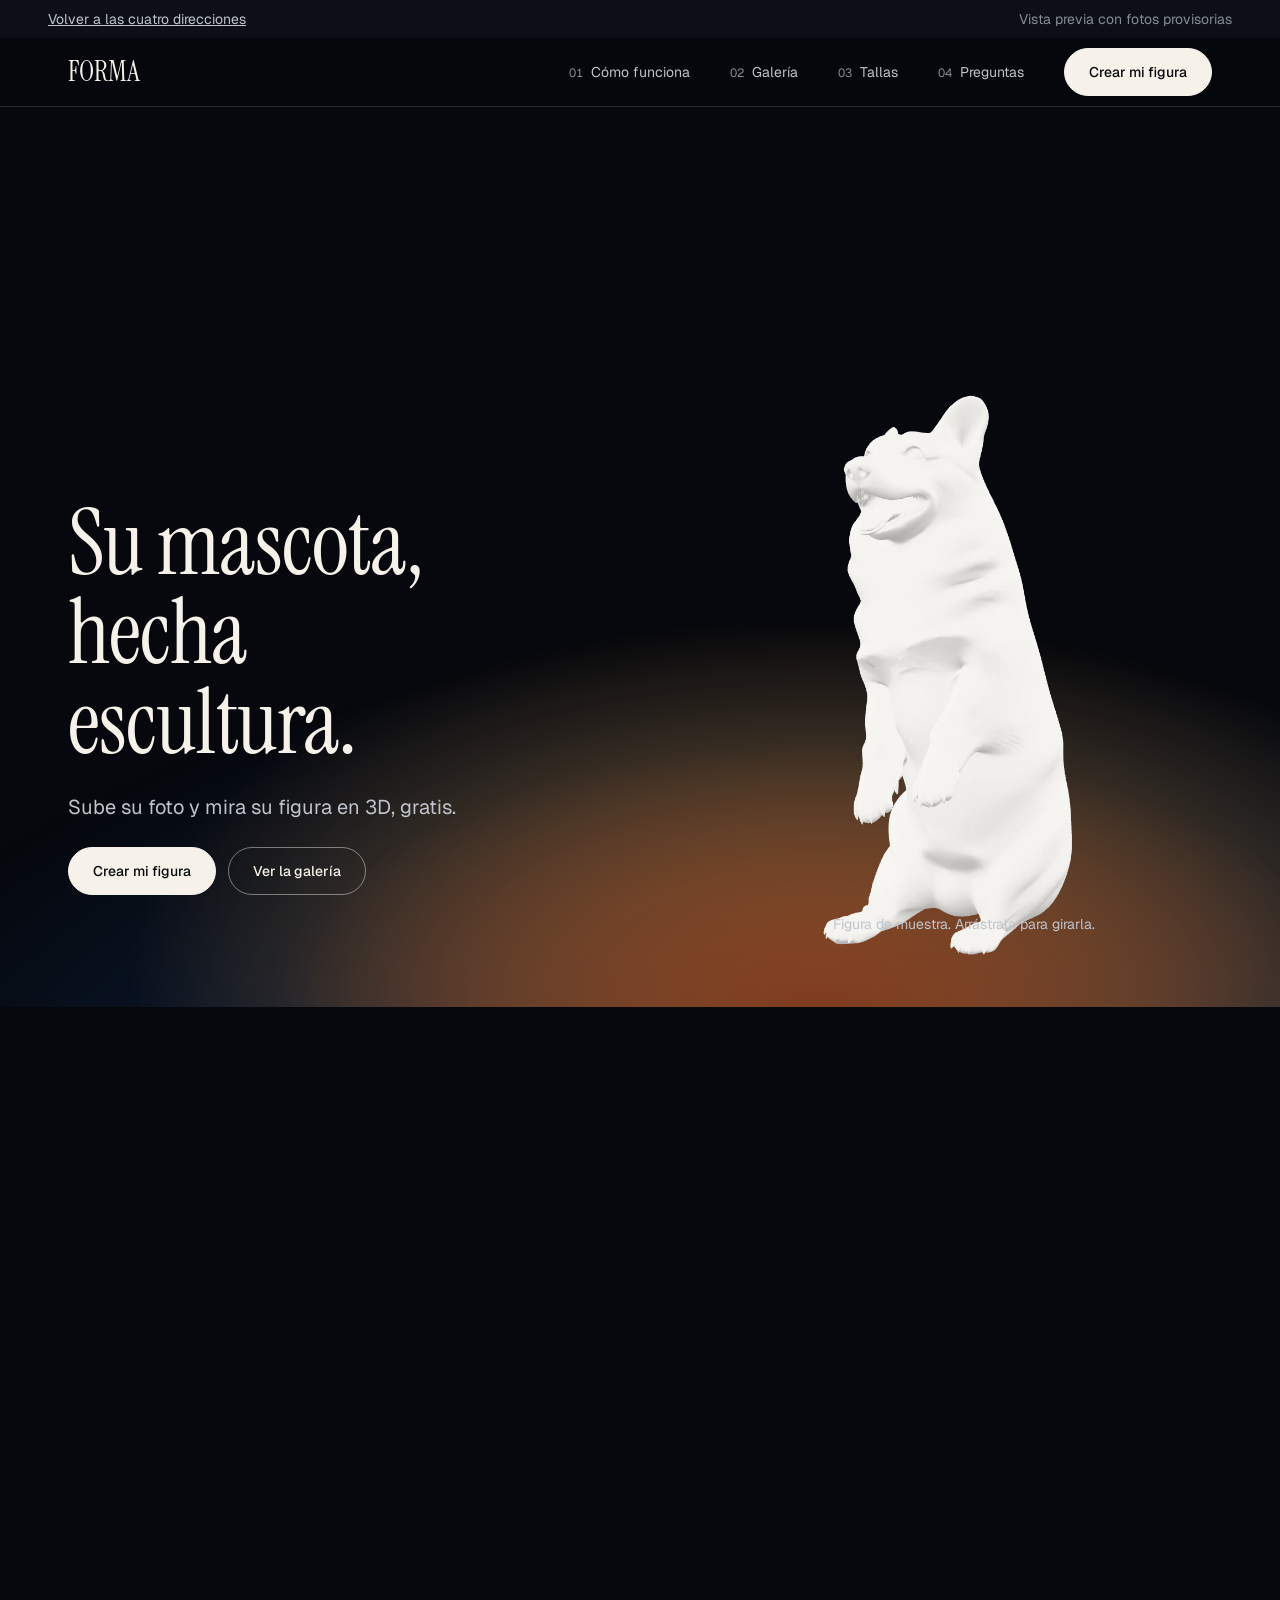
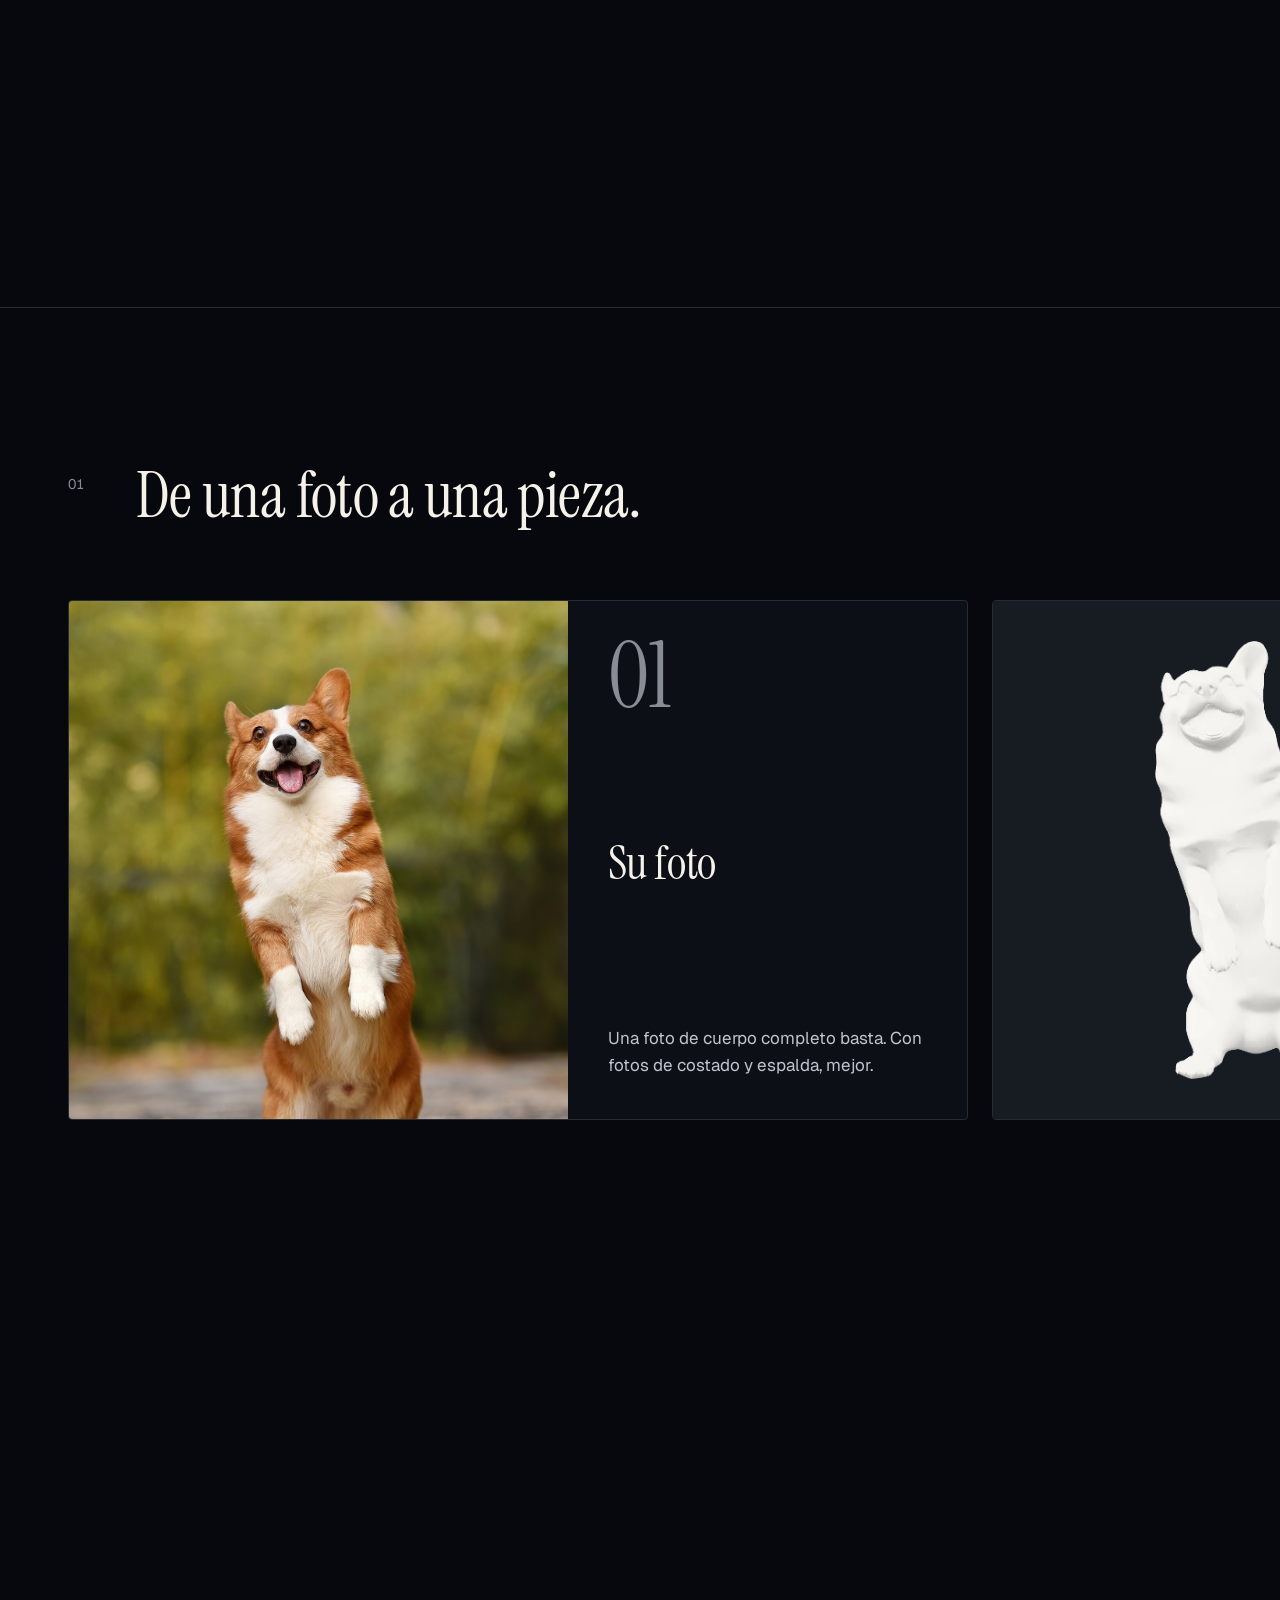
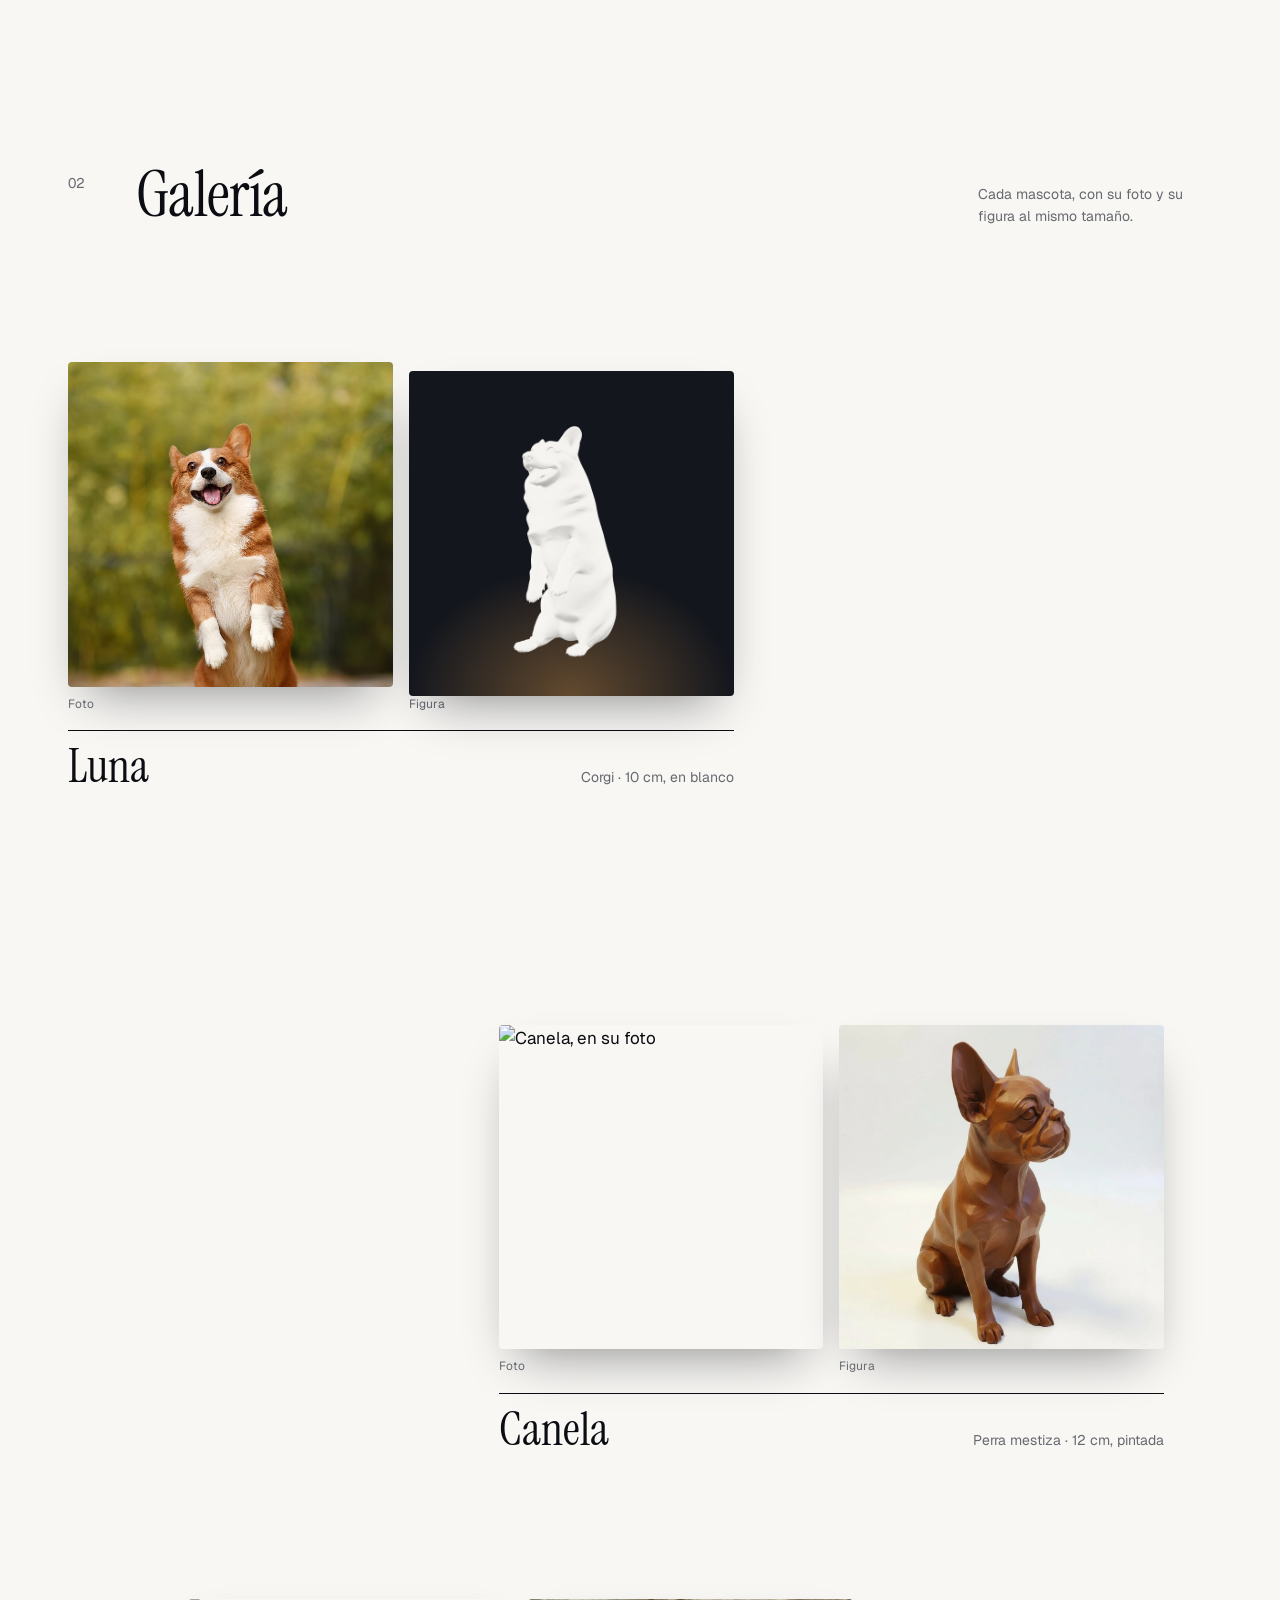
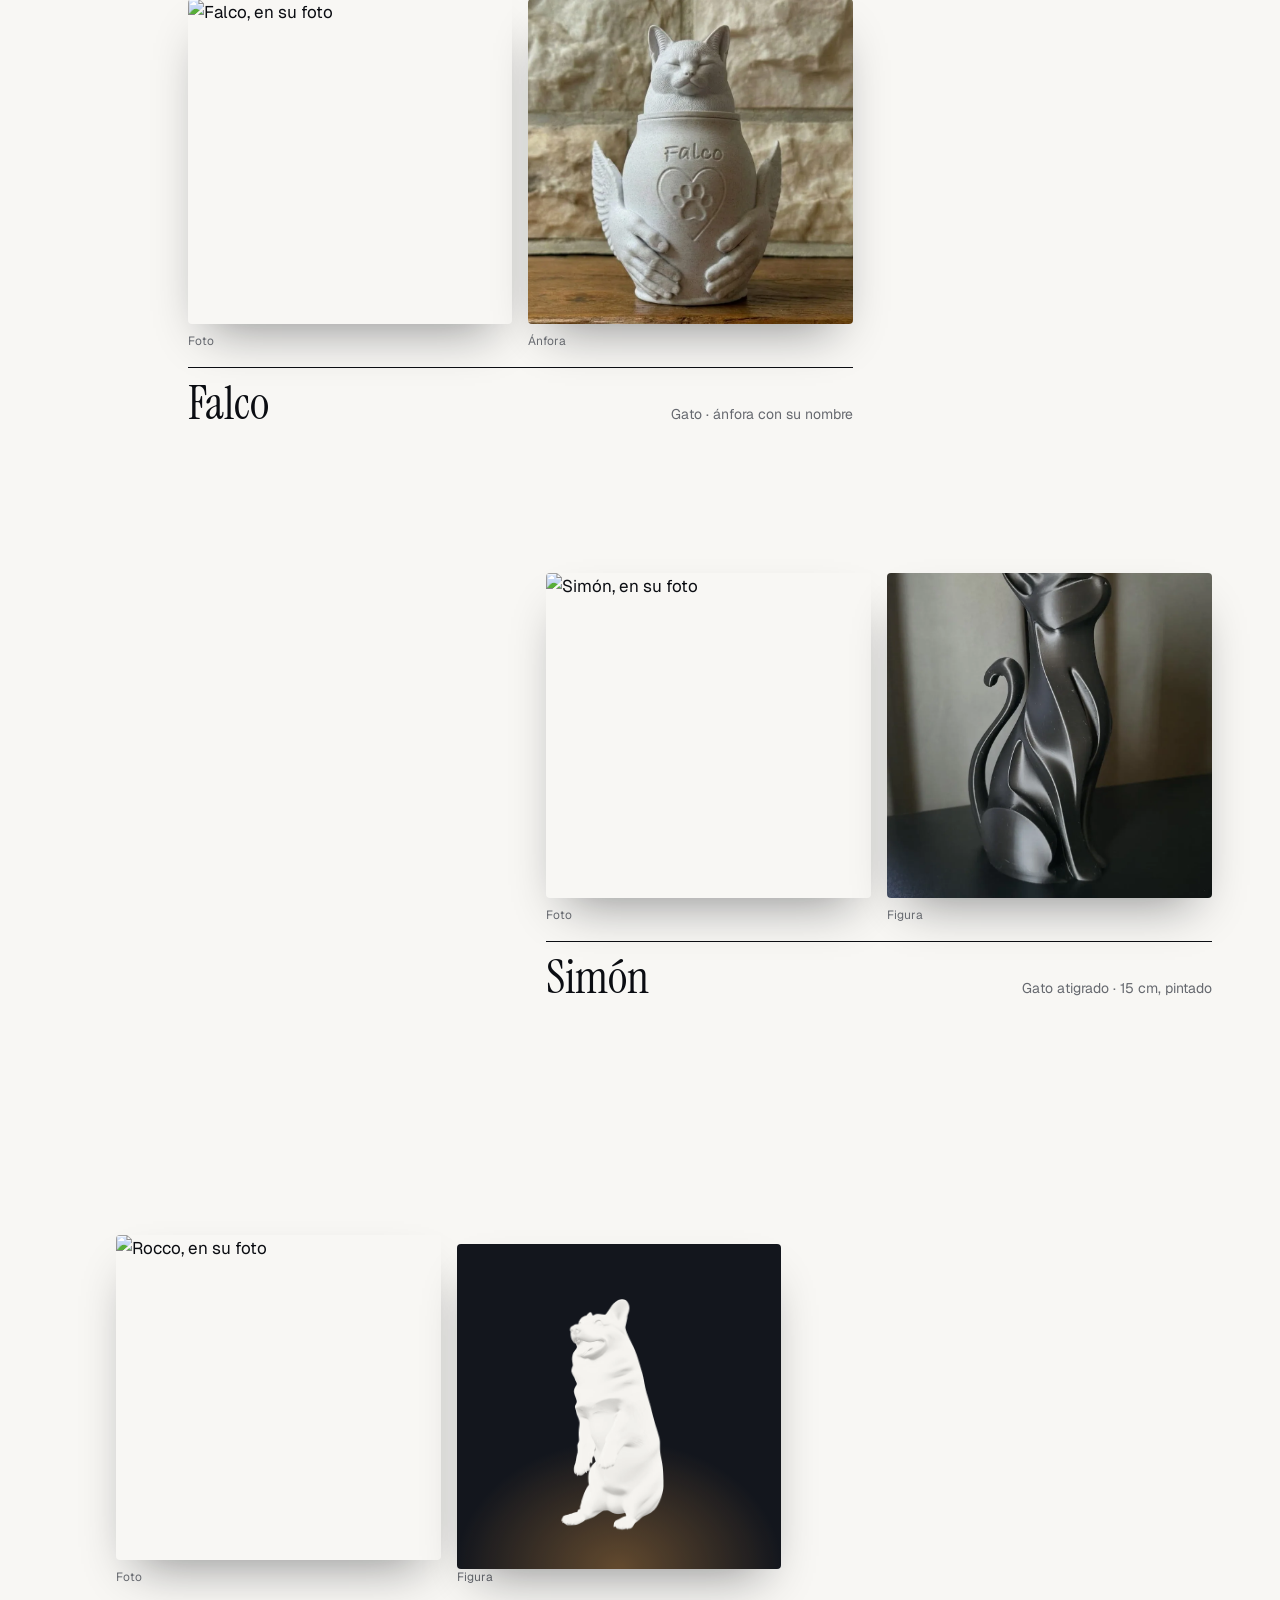
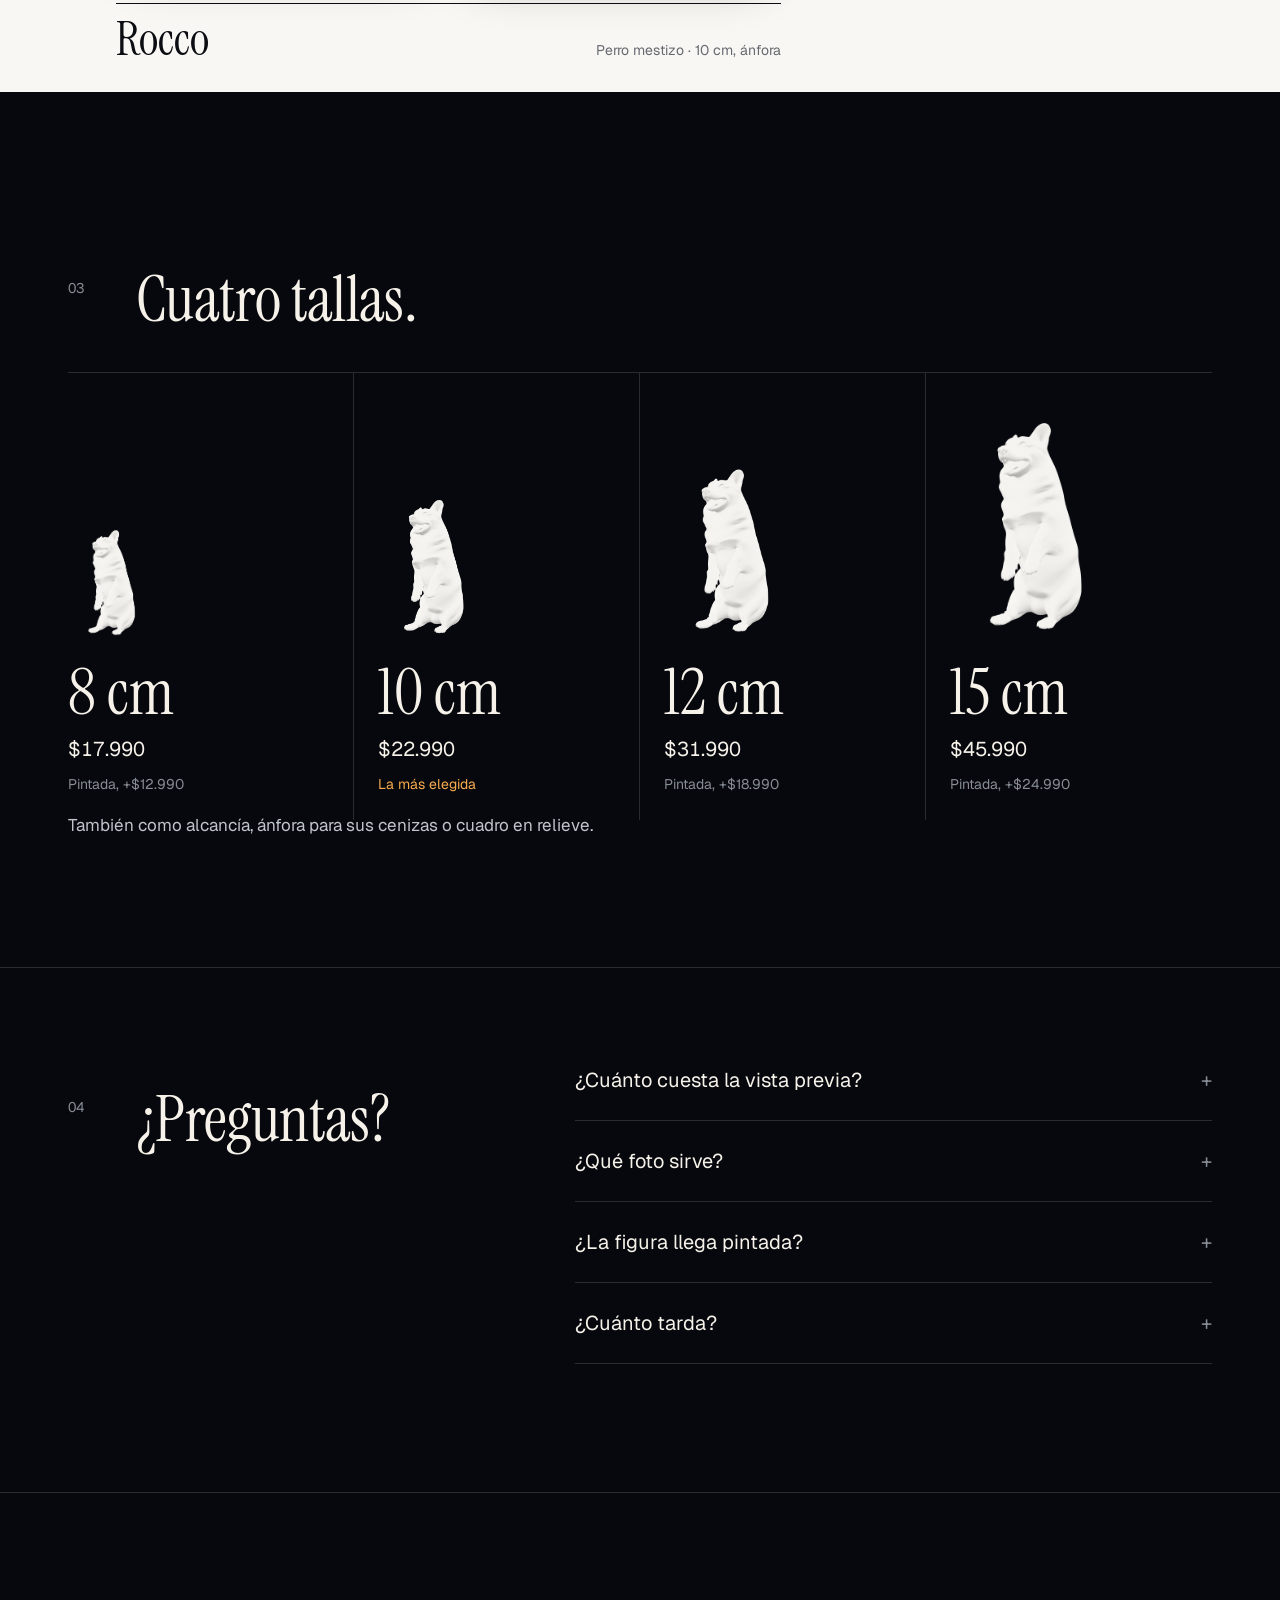
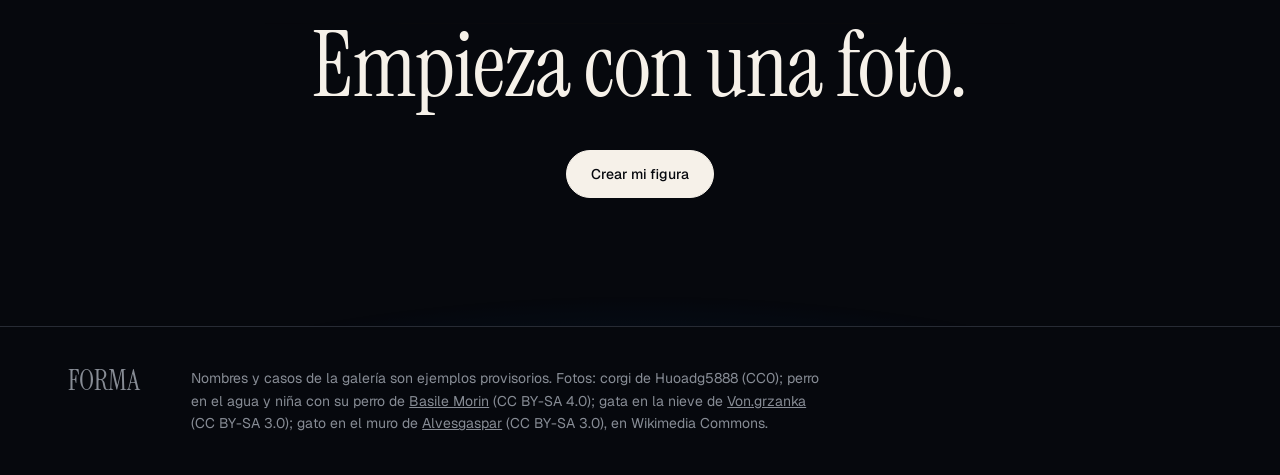
==== commit 058f9bd1: "Agrega a Cinematográfica las fotos provisorias de piezas que envió el cliente Co-Authored-By: Claude" ====
--- a/cinematografica.html
+++ b/cinematografica.html
@@ -70,7 +70,7 @@
             <div class="step-text"><span class="step-num">02</span><h3>Su figura en 3D</h3><p>En minutos la ves en 3D y la giras. Gratis, antes de pagar.</p></div>
           </li>
           <li class="step-card">
-            <div class="step-media step-media--stage step-media--lit"><img src="assets/images/sample-figure.webp" width="900" height="1200" alt="La figura impresa del corgi, en blanco" loading="lazy"></div>
+            <div class="step-media"><img src="assets/images/anfora-huella-chimenea.webp" width="899" height="1200" alt="Un ánfora con una huella, sobre la repisa de una chimenea" loading="lazy"></div>
             <div class="step-text"><span class="step-num">03</span><h3>En su casa</h3><p>La imprimimos en el taller y llega en blanco, o pintada si la pides así.</p></div>
           </li>
         </ol>
@@ -96,21 +96,21 @@
           <li class="pair" data-scroll style="--x: 0.9; --speed: 1">
             <div class="pair-images">
               <figure><img src="https://upload.wikimedia.org/wikipedia/commons/thumb/3/37/Liver_yellow_dog_in_the_water_looking_at_viewer_at_golden_hour_in_Don_Det_Laos.jpg/960px-Liver_yellow_dog_in_the_water_looking_at_viewer_at_golden_hour_in_Don_Det_Laos.jpg" width="960" height="720" alt="Canela, en su foto" loading="lazy" style="object-position: 60% 45%"><figcaption>Foto</figcaption></figure>
-              <figure class="pair-figure"><img src="assets/images/sample-figure.webp" width="900" height="1200" alt="La figura de Canela" loading="lazy"><figcaption>Figura</figcaption></figure>
+              <figure><img src="assets/images/figura-bulldog-madera.webp" width="1024" height="1024" alt="La figura de Canela, color madera" loading="lazy"><figcaption>Figura</figcaption></figure>
             </div>
             <p class="pair-cap"><span class="pair-name">Canela</span><span>Perra mestiza · 12 cm, pintada</span></p>
           </li>
           <li class="pair" data-scroll style="--x: 0.25; --speed: 0.7">
             <div class="pair-images">
-              <figure><img src="https://upload.wikimedia.org/wikipedia/commons/thumb/b/b6/Felis_catus-cat_on_snow.jpg/960px-Felis_catus-cat_on_snow.jpg" width="960" height="640" alt="Nube, en su foto" loading="lazy" style="object-position: 40% 50%"><figcaption>Foto</figcaption></figure>
-              <figure class="pair-figure"><img src="assets/images/sample-figure.webp" width="900" height="1200" alt="La figura de Nube" loading="lazy"><figcaption>Figura</figcaption></figure>
-            </div>
-            <p class="pair-cap"><span class="pair-name">Nube</span><span>Gata · 8 cm, alcancía</span></p>
+              <figure><img src="https://upload.wikimedia.org/wikipedia/commons/thumb/b/b6/Felis_catus-cat_on_snow.jpg/960px-Felis_catus-cat_on_snow.jpg" width="960" height="640" alt="Falco, en su foto" loading="lazy" style="object-position: 40% 50%"><figcaption>Foto</figcaption></figure>
+              <figure><img src="assets/images/anfora-gato-falco.webp" width="1200" height="896" alt="El ánfora de Falco, con su nombre" loading="lazy"><figcaption>Ánfora</figcaption></figure>
+            </div>
+            <p class="pair-cap"><span class="pair-name">Falco</span><span>Gato · ánfora con su nombre</span></p>
           </li>
           <li class="pair" data-scroll style="--x: 1; --speed: 0.4">
             <div class="pair-images">
               <figure><img src="https://upload.wikimedia.org/wikipedia/commons/thumb/4/4d/Cat_November_2010-1a.jpg/960px-Cat_November_2010-1a.jpg" width="960" height="1282" alt="Simón, en su foto" loading="lazy"><figcaption>Foto</figcaption></figure>
-              <figure class="pair-figure"><img src="assets/images/sample-figure.webp" width="900" height="1200" alt="La figura de Simón" loading="lazy"><figcaption>Figura</figcaption></figure>
+              <figure><img src="assets/images/figura-gato-negro.webp" width="963" height="1200" alt="La figura de Simón, en negro" loading="lazy"><figcaption>Figura</figcaption></figure>
             </div>
             <p class="pair-cap"><span class="pair-name">Simón</span><span>Gato atigrado · 15 cm, pintado</span></p>
           </li>
